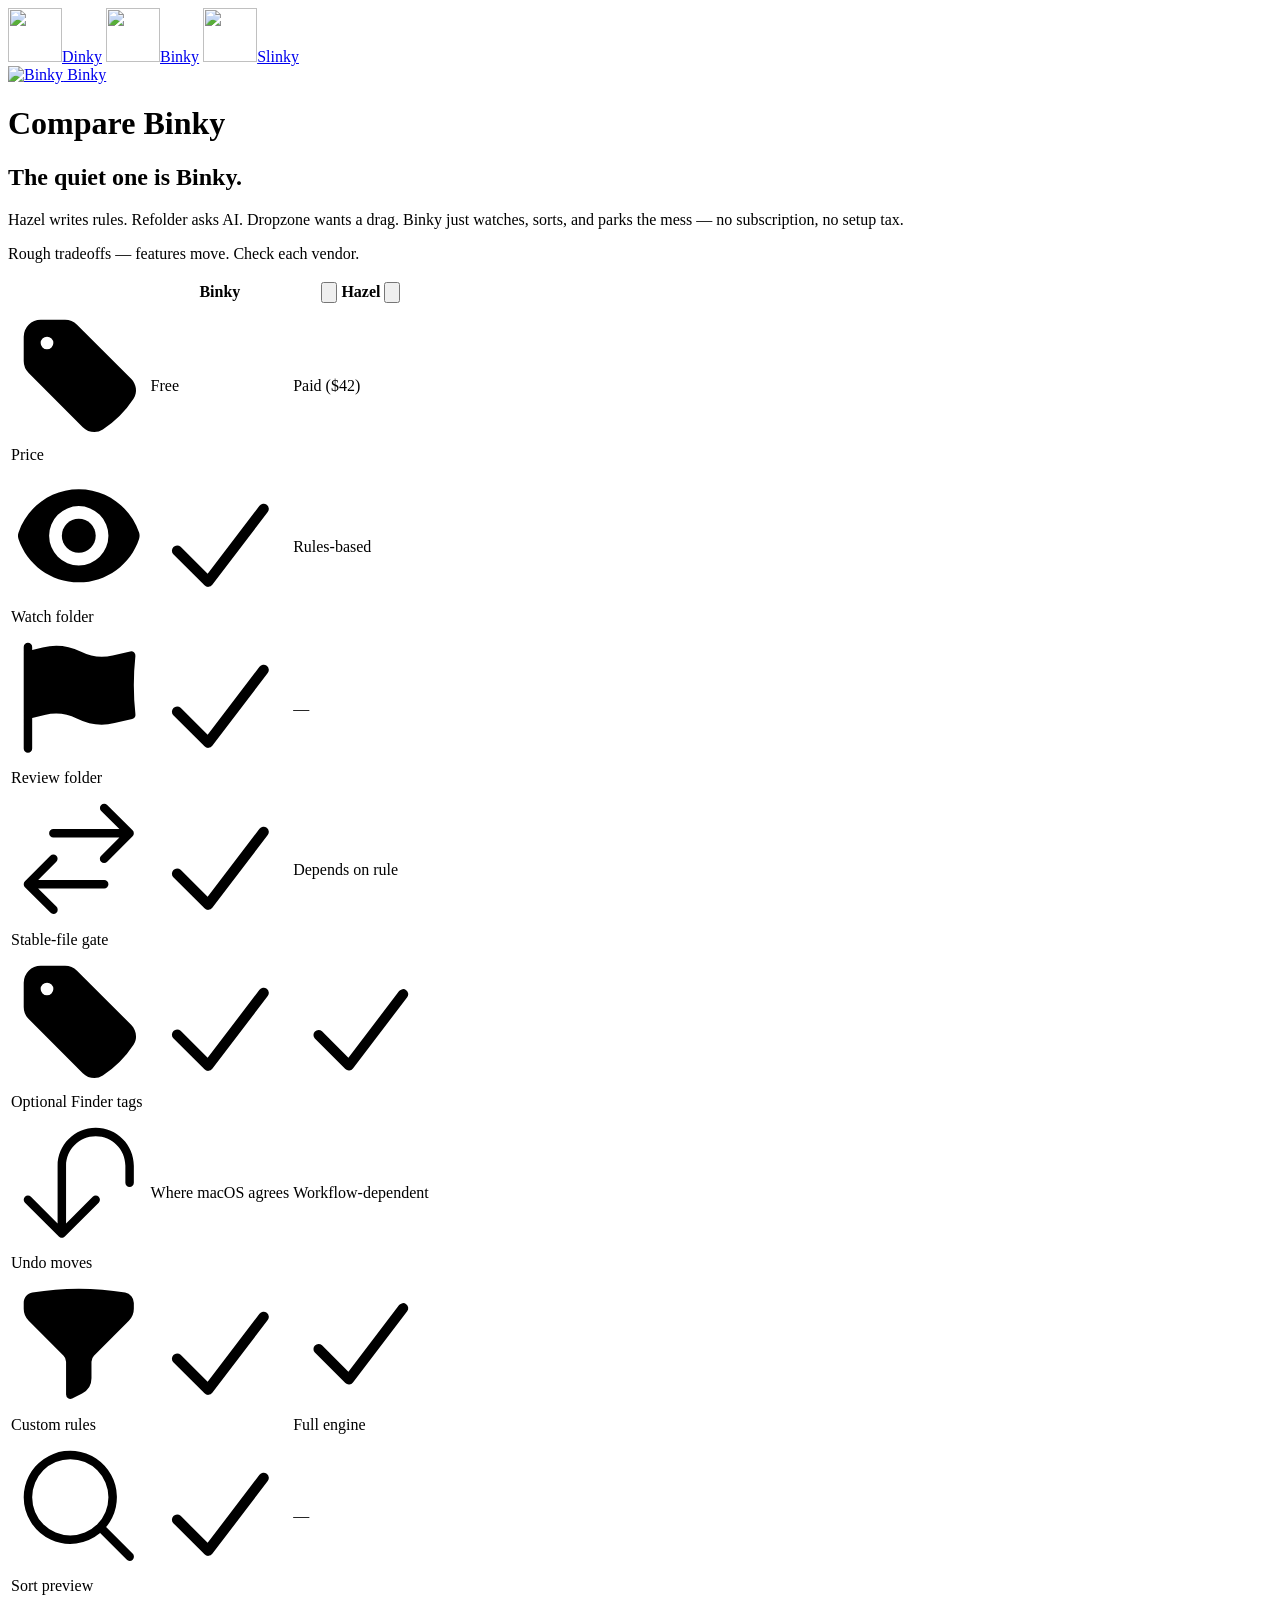
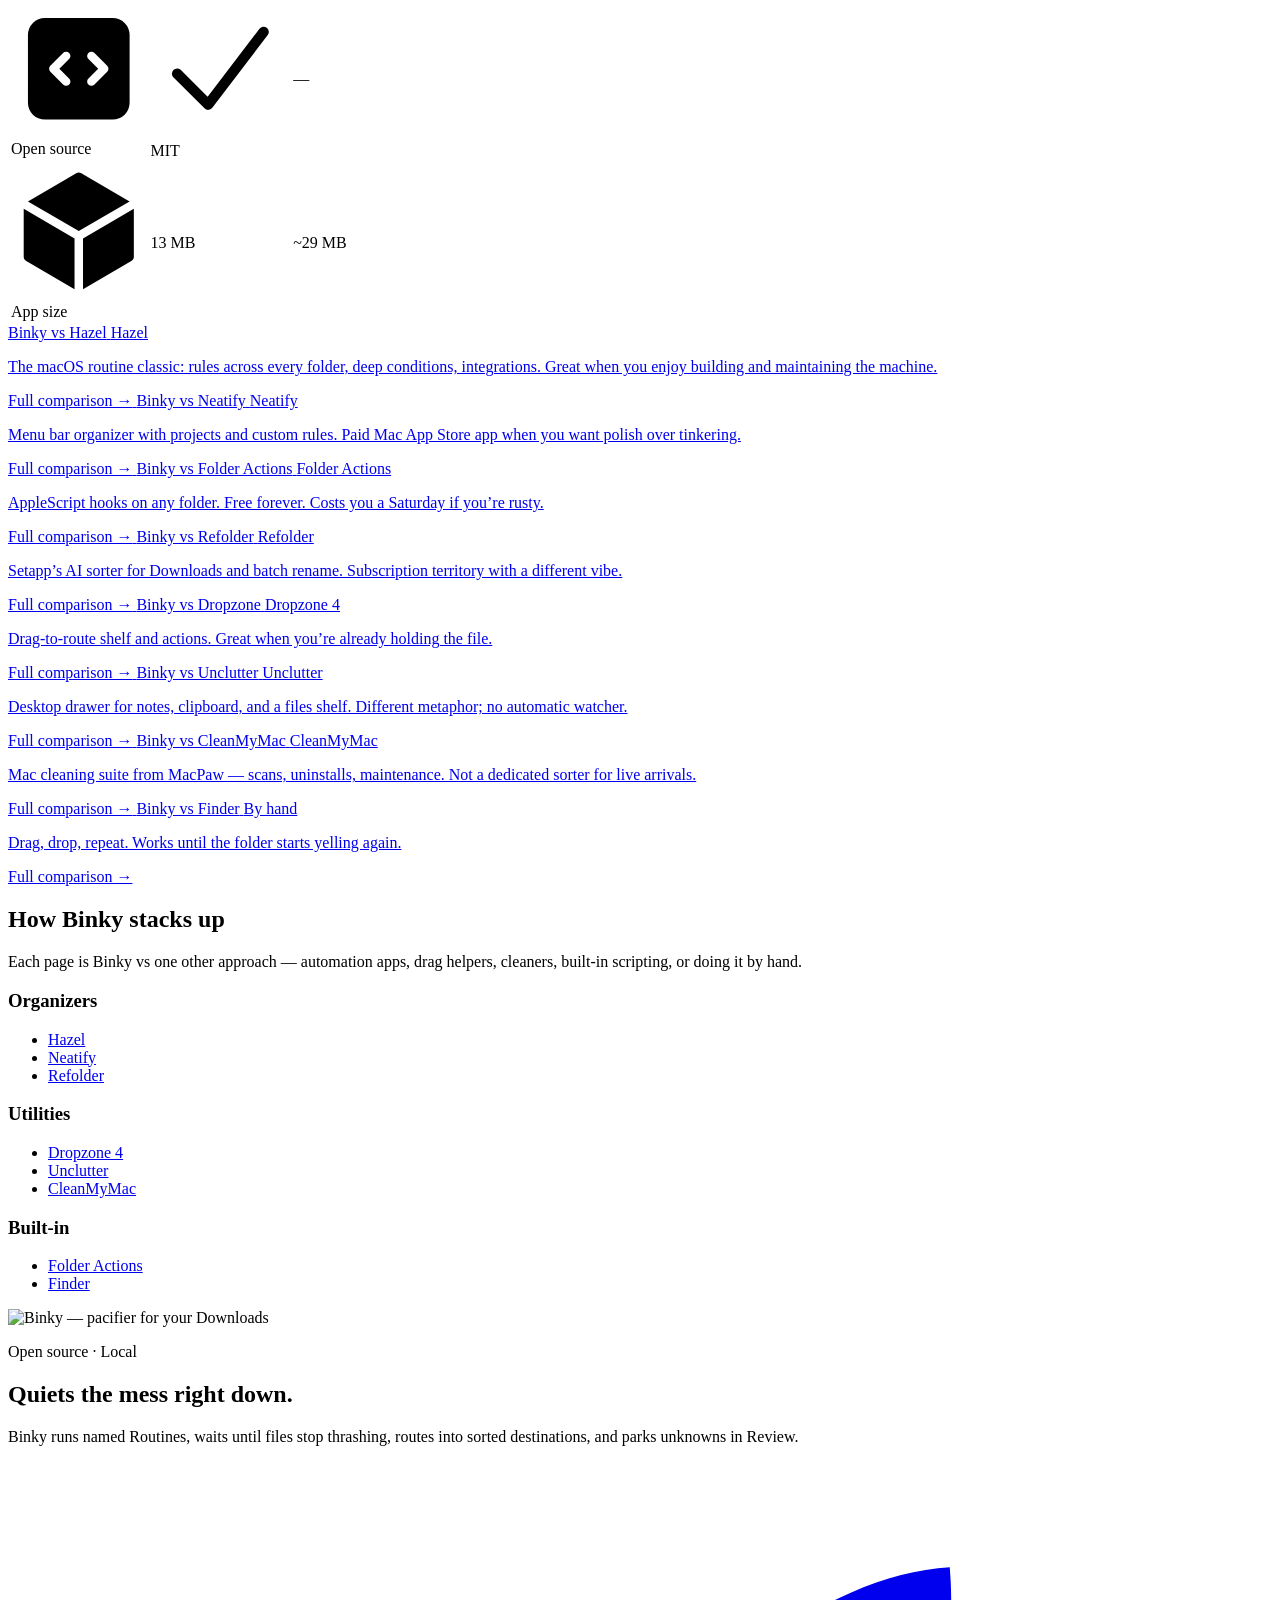
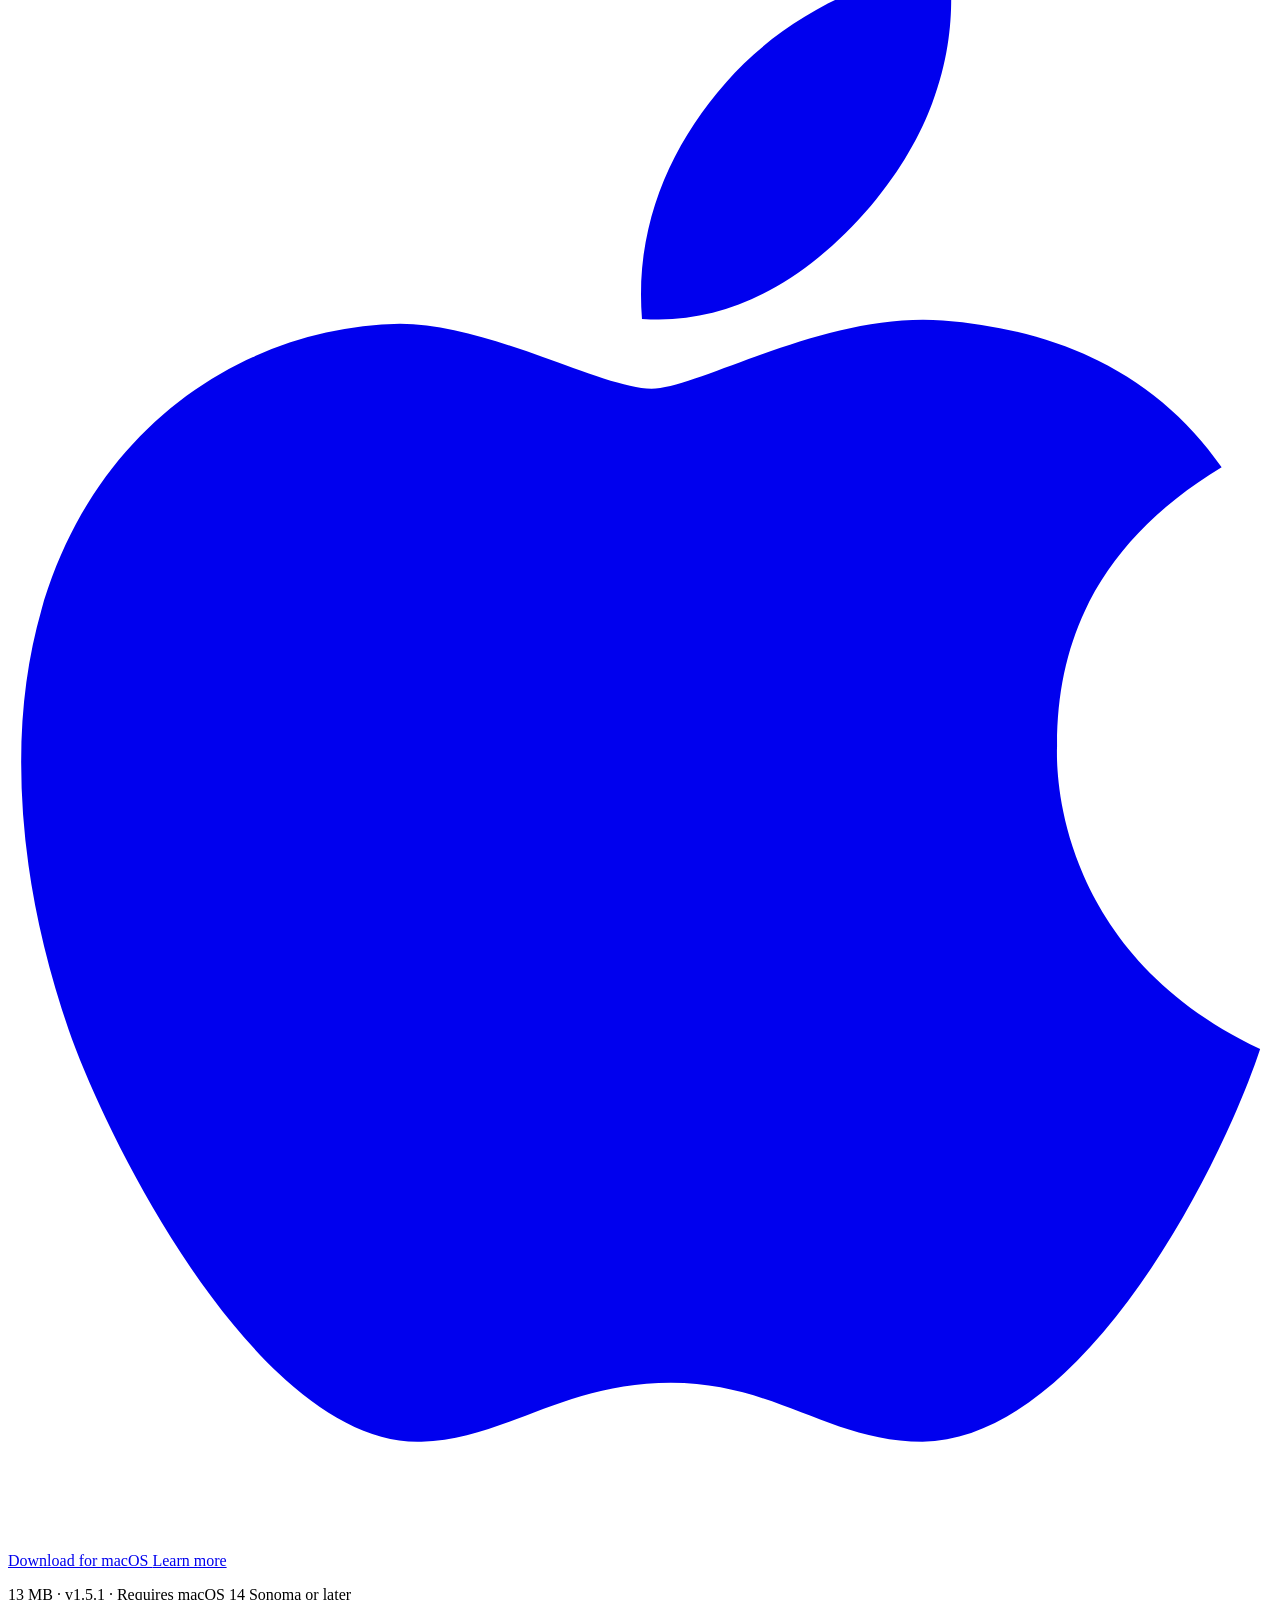
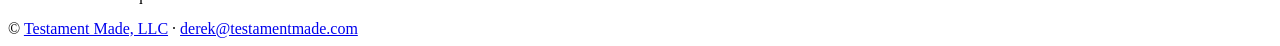
==== site/compare/index.html @ 192293d3 "Support email: derek@testamentmade.com, shared by the Testament Made apps. Co-Authored-By: Claude Op" ====
<!DOCTYPE html>
<html lang="en">
<head>
  <meta charset="UTF-8" />
  <meta name="viewport" content="width=device-width, initial-scale=1.0" />
  <title>Compare Binky — Downloads folder organizer for macOS</title>
  <meta name="description" content="See how Binky stacks up against Hazel, Neatify, Refolder, Dropzone, Unclutter, CleanMyMac, Folder Actions, and sorting by hand — watch folder, stable-file gate, Review folder. Free and open source (MIT)." />

  <link rel="canonical" href="https://binkyfiles.com/compare/" />
  <link rel="icon" type="image/png" href="/Binky%20App%20Icon.png" />
  <link rel="stylesheet" href="/compare.css" />
  <link rel="stylesheet" href="/compare-hub.css" />
  <link rel="stylesheet" href="/site-tabs.css" />
  <!-- Faster hop to sibling product site (dns + connection + idle document prefetch). -->
  <link rel="dns-prefetch" href="https://dinkyfiles.com/" />
  <link rel="preconnect" href="https://dinkyfiles.com/" crossorigin />
  <link rel="prefetch" href="https://dinkyfiles.com/" as="document" />

  <meta property="og:title" content="Compare Binky — macOS Downloads organizer" />
  <meta property="og:description" content="Rough tradeoffs vs Hazel, Neatify, Refolder, Dropzone, Unclutter, CleanMyMac, built-in Folder Actions, and sorting in Finder by hand." />
  <meta property="og:image" content="https://binkyfiles.com/screenshots/binky-sorting.png" />
  <meta property="og:url" content="https://binkyfiles.com/compare/" />
  <meta property="og:type" content="website" />
  <meta name="twitter:card" content="summary_large_image" />
  <meta name="twitter:title" content="Compare Binky — macOS Downloads organizer" />
  <meta name="twitter:description" content="Arrow through the lineup. Pick what fits." />
  <meta name="twitter:image" content="https://binkyfiles.com/screenshots/binky-sorting.png" />
  <meta property="og:site_name" content="Binky" />
  <meta property="og:locale" content="en_US" />
  <link rel="apple-touch-icon" href="/app-icon.png" />

  <script type="application/ld+json">
  {
    "@context": "https://schema.org",
    "@graph": [
      {
        "@type": "WebPage",
        "name": "Compare Binky",
        "description": "Overview of how Binky compares to other Mac approaches for organizing Downloads.",
        "url": "https://binkyfiles.com/compare/",
        "isPartOf": { "@type": "WebSite", "name": "Binky", "url": "https://binkyfiles.com" }
      },
      {
        "@type": "BreadcrumbList",
        "itemListElement": [
          { "@type": "ListItem", "position": 1, "name": "Binky", "item": "https://binkyfiles.com/" },
          { "@type": "ListItem", "position": 2, "name": "Compare", "item": "https://binkyfiles.com/compare/" }
        ]
      }
    ]
  }
  </script>

  <script src="https://cdn.usefathom.com/script.js" data-site="MZVGVIQB" defer></script>
</head>
<body>
  <nav class="dock" aria-label="Apps by Testament Made">
    <a class="dock__app" href="https://dinkyfiles.com" aria-label="Dinky: Makes files smaller"><img src="/family/dinky.webp" alt="" width="54" height="54" /><span class="dock__name" aria-hidden="true">Dinky</span></a>
    <a class="dock__app is-current" href="/" aria-current="page" aria-label="Binky: Sorts your files"><img src="/family/binky.webp" alt="" width="54" height="54" /><span class="dock__name" aria-hidden="true">Binky</span></a>
    <a class="dock__app" href="https://slinkyfiles.com" aria-label="Slinky: Keeps secrets out of files"><img src="/family/slinky.webp" alt="" width="54" height="54" /><span class="dock__name" aria-hidden="true">Slinky</span></a>
  </nav>
  <script src="/family-dock.js" defer></script>
  <div class="compare-wrap compare-hub">
    <header class="compare-header">
      <a class="compare-brand" href="https://binkyfiles.com/">
        <img src="/app-icon.png" alt="Binky" width="36" height="36" />
        Binky
      </a>
    </header>

    <main>
      <header class="compare-hero">
        <h1 class="compare-hero-title">Compare Binky</h1>
      </header>

      <section class="comparison">
        <div class="cmp-row">
          <div class="cmp-text-card">
            <h2 class="cmp-title">The quiet one is Binky.</h2>
            <p class="cmp-desc">Hazel writes rules. Refolder asks AI. Dropzone wants a drag. Binky just watches, sorts, and parks the mess — no subscription, no setup tax.</p>
            <p class="cmp-footnote">Rough tradeoffs — features move. Check each vendor.</p>
          </div>
          <div class="comparison-card">
            <div class="comparison-scroll">
              <table class="comparison-table comparison-table--cycle">
                <thead>
                  <tr>
                    <th scope="col"></th>
                    <th scope="col" class="th-binky"><div class="th-binky-name">Binky</div></th>
                    <th scope="col" class="th-cycle">
                      <div class="th-cycle-row">
                        <button type="button" class="th-cycle-btn" data-dir="-1" aria-label="Previous app"><svg xmlns="http://www.w3.org/2000/svg" viewBox="0 0 24 24" fill="currentColor" aria-hidden="true"><path fill-rule="evenodd" d="M7.72 12.53a.75.75 0 0 1 0-1.06l7.5-7.5a.75.75 0 1 1 1.06 1.06L9.31 12l6.97 6.97a.75.75 0 1 1-1.06 1.06l-7.5-7.5Z" clip-rule="evenodd"/></svg></button>
                        <span class="th-tool" id="cmp-org-name">Hazel</span>
                        <button type="button" class="th-cycle-btn" data-dir="1" aria-label="Next app"><svg xmlns="http://www.w3.org/2000/svg" viewBox="0 0 24 24" fill="currentColor" aria-hidden="true"><path fill-rule="evenodd" d="M16.28 11.47a.75.75 0 0 1 0 1.06l-7.5 7.5a.75.75 0 0 1-1.06-1.06L14.69 12 7.72 4.53a.75.75 0 0 1 1.06-1.06l7.5 7.5Z" clip-rule="evenodd"/></svg></button>
                      </div>
                    </th>
                  </tr>
                </thead>
                <tbody>
                  <tr>
                    <td class="cmp-label-cell"><div class="cmp-label">
                      <svg class="cmp-icon" xmlns="http://www.w3.org/2000/svg" viewBox="0 0 24 24" fill="currentColor" aria-hidden="true"><path fill-rule="evenodd" d="M5.25 2.25a3 3 0 0 0-3 3v4.318a3 3 0 0 0 .879 2.121l9.58 9.581c.92.92 2.39 1.186 3.548.428a18.849 18.849 0 0 0 5.441-5.44c.758-1.16.492-2.629-.428-3.548l-9.58-9.581a3 3 0 0 0-2.122-.879H5.25ZM6.375 7.5a1.125 1.125 0 1 0 0-2.25 1.125 1.125 0 0 0 0 2.25Z" clip-rule="evenodd"/></svg>
                      Price
                    </div></td>
                    <td class="cmp-binky">Free</td>
                    <td data-row="price"></td>
                  </tr>
                  <tr>
                    <td class="cmp-label-cell"><div class="cmp-label">
                      <svg class="cmp-icon" xmlns="http://www.w3.org/2000/svg" viewBox="0 0 24 24" fill="currentColor" aria-hidden="true"><path d="M12 15a3 3 0 1 0 0-6 3 3 0 0 0 0 6Z"/><path fill-rule="evenodd" d="M1.323 11.447C2.811 6.976 7.028 3.75 12.001 3.75c4.97 0 9.185 3.223 10.675 7.69.12.362.12.752 0 1.113-1.487 4.471-5.705 7.697-10.677 7.697-4.97 0-9.186-3.223-10.675-7.69a1.762 1.762 0 0 1 0-1.113ZM17.25 12a5.25 5.25 0 1 1-10.5 0 5.25 5.25 0 0 1 10.5 0Z" clip-rule="evenodd"/></svg>
                      Watch folder
                    </div></td>
                    <td class="cmp-binky"><svg class="cmp-check" viewBox="0 0 20 20" fill="currentColor" aria-hidden="true"><path fill-rule="evenodd" d="M16.704 4.153a.75.75 0 0 1 .143 1.052l-8 10.5a.75.75 0 0 1-1.127.075l-4.5-4.5a.75.75 0 0 1 1.06-1.06l3.894 3.893 7.48-9.817a.75.75 0 0 1 1.05-.143Z" clip-rule="evenodd"/></svg></td>
                    <td data-row="watch"></td>
                  </tr>
                  <tr>
                    <td class="cmp-label-cell"><div class="cmp-label">
                      <svg class="cmp-icon" xmlns="http://www.w3.org/2000/svg" viewBox="0 0 24 24" fill="currentColor" aria-hidden="true"><path fill-rule="evenodd" d="M3 2.25a.75.75 0 0 1 .75.75v.54l1.838-.46a9.75 9.75 0 0 1 6.725.738l.108.054A8.25 8.25 0 0 0 18 4.524l3.11-.732a.75.75 0 0 1 .917.81 47.784 47.784 0 0 0 .005 10.337.75.75 0 0 1-.574.812l-3.114.733a9.75 9.75 0 0 1-6.594-.77l-.108-.054a8.25 8.25 0 0 0-5.69-.625l-2.202.55V21a.75.75 0 0 1-1.5 0V3A.75.75 0 0 1 3 2.25Z" clip-rule="evenodd"/></svg>
                      Review folder
                    </div></td>
                    <td class="cmp-binky"><svg class="cmp-check" viewBox="0 0 20 20" fill="currentColor" aria-hidden="true"><path fill-rule="evenodd" d="M16.704 4.153a.75.75 0 0 1 .143 1.052l-8 10.5a.75.75 0 0 1-1.127.075l-4.5-4.5a.75.75 0 0 1 1.06-1.06l3.894 3.893 7.48-9.817a.75.75 0 0 1 1.05-.143Z" clip-rule="evenodd"/></svg></td>
                    <td data-row="review"></td>
                  </tr>
                  <tr>
                    <td class="cmp-label-cell"><div class="cmp-label">
                      <svg class="cmp-icon" xmlns="http://www.w3.org/2000/svg" viewBox="0 0 24 24" fill="currentColor" aria-hidden="true"><path fill-rule="evenodd" d="M15.97 2.47a.75.75 0 0 1 1.06 0l4.5 4.5a.75.75 0 0 1 0 1.06l-4.5 4.5a.75.75 0 1 1-1.06-1.06l3.22-3.22H7.5a.75.75 0 0 1 0-1.5h11.69l-3.22-3.22a.75.75 0 0 1 0-1.06Zm-7.94 9a.75.75 0 0 1 0 1.06l-3.22 3.22H16.5a.75.75 0 0 1 0 1.5H4.81l3.22 3.22a.75.75 0 1 1-1.06 1.06l-4.5-4.5a.75.75 0 0 1 0-1.06l4.5-4.5a.75.75 0 0 1 1.06 0Z" clip-rule="evenodd"/></svg>
                      Stable-file gate
                    </div></td>
                    <td class="cmp-binky"><svg class="cmp-check" viewBox="0 0 20 20" fill="currentColor" aria-hidden="true"><path fill-rule="evenodd" d="M16.704 4.153a.75.75 0 0 1 .143 1.052l-8 10.5a.75.75 0 0 1-1.127.075l-4.5-4.5a.75.75 0 0 1 1.06-1.06l3.894 3.893 7.48-9.817a.75.75 0 0 1 1.05-.143Z" clip-rule="evenodd"/></svg></td>
                    <td data-row="gate"></td>
                  </tr>
                  <tr>
                    <td class="cmp-label-cell"><div class="cmp-label">
                      <svg class="cmp-icon" xmlns="http://www.w3.org/2000/svg" viewBox="0 0 24 24" fill="currentColor" aria-hidden="true"><path fill-rule="evenodd" d="M5.25 2.25a3 3 0 0 0-3 3v4.318a3 3 0 0 0 .879 2.121l9.58 9.581c.92.92 2.39 1.186 3.548.428a18.849 18.849 0 0 0 5.441-5.44c.758-1.16.492-2.629-.428-3.548l-9.58-9.581a3 3 0 0 0-2.122-.879H5.25ZM6.375 7.5a1.125 1.125 0 1 0 0-2.25 1.125 1.125 0 0 0 0 2.25Z" clip-rule="evenodd"/></svg>
                      Optional Finder tags
                    </div></td>
                    <td class="cmp-binky"><svg class="cmp-check" viewBox="0 0 20 20" fill="currentColor" aria-hidden="true"><path fill-rule="evenodd" d="M16.704 4.153a.75.75 0 0 1 .143 1.052l-8 10.5a.75.75 0 0 1-1.127.075l-4.5-4.5a.75.75 0 0 1 1.06-1.06l3.894 3.893 7.48-9.817a.75.75 0 0 1 1.05-.143Z" clip-rule="evenodd"/></svg></td>
                    <td data-row="tags"></td>
                  </tr>
                  <tr>
                    <td class="cmp-label-cell"><div class="cmp-label">
                      <svg class="cmp-icon" xmlns="http://www.w3.org/2000/svg" viewBox="0 0 24 24" fill="currentColor" aria-hidden="true"><path fill-rule="evenodd" d="M15 3.75C12.1005 3.75 9.75 6.10051 9.75 9L9.75 19.1893L14.4697 14.4697C14.7626 14.1768 15.2374 14.1768 15.5303 14.4697C15.8232 14.7626 15.8232 15.2374 15.5303 15.5303L9.53033 21.5303C9.38968 21.671 9.19891 21.75 9 21.75C8.80109 21.75 8.61032 21.671 8.46967 21.5303L2.46967 15.5303C2.17678 15.2374 2.17678 14.7626 2.46967 14.4697C2.76256 14.1768 3.23744 14.1768 3.53033 14.4697L8.25 19.1893V9C8.25 5.27208 11.2721 2.25 15 2.25C18.7279 2.25 21.75 5.27208 21.75 9V12C21.75 12.4142 21.4142 12.75 21 12.75C20.5858 12.75 20.25 12.4142 20.25 12V9C20.25 6.10051 17.8995 3.75 15 3.75Z" clip-rule="evenodd"/></svg>
                      Undo moves
                    </div></td>
                    <td class="cmp-binky"><span class="cmp-dim">Where macOS agrees</span></td>
                    <td data-row="undo"></td>
                  </tr>
                  <tr>
                    <td class="cmp-label-cell"><div class="cmp-label">
                      <svg class="cmp-icon" xmlns="http://www.w3.org/2000/svg" viewBox="0 0 24 24" fill="currentColor" aria-hidden="true"><path fill-rule="evenodd" d="M3.792 2.938A49.069 49.069 0 0 1 12 2.25c2.797 0 5.54.236 8.209.688a1.857 1.857 0 0 1 1.541 1.836v1.044a3 3 0 0 1-.879 2.121l-6.182 6.182a1.5 1.5 0 0 0-.439 1.061v2.927a3 3 0 0 1-1.658 2.684l-1.757.878A.75.75 0 0 1 9.75 21v-5.818a1.5 1.5 0 0 0-.44-1.06L3.13 7.938a3 3 0 0 1-.879-2.121V4.774c0-.897.64-1.683 1.542-1.836Z" clip-rule="evenodd"/></svg>
                      Custom rules
                    </div></td>
                    <td class="cmp-binky"><svg class="cmp-check" viewBox="0 0 20 20" fill="currentColor" aria-hidden="true"><path fill-rule="evenodd" d="M16.704 4.153a.75.75 0 0 1 .143 1.052l-8 10.5a.75.75 0 0 1-1.127.075l-4.5-4.5a.75.75 0 0 1 1.06-1.06l3.894 3.893 7.48-9.817a.75.75 0 0 1 1.05-.143Z" clip-rule="evenodd"/></svg></td>
                    <td data-row="rules"></td>
                  </tr>
                  <tr>
                    <td class="cmp-label-cell"><div class="cmp-label">
                      <svg class="cmp-icon" xmlns="http://www.w3.org/2000/svg" viewBox="0 0 24 24" fill="currentColor" aria-hidden="true"><path fill-rule="evenodd" d="M10.5 3.75a6.75 6.75 0 1 0 0 13.5 6.75 6.75 0 0 0 0-13.5ZM2.25 10.5a8.25 8.25 0 1 1 14.59 5.28l4.69 4.69a.75.75 0 1 1-1.06 1.06l-4.69-4.69A8.25 8.25 0 0 1 2.25 10.5Z" clip-rule="evenodd"/></svg>
                      Sort preview
                    </div></td>
                    <td class="cmp-binky"><svg class="cmp-check" viewBox="0 0 20 20" fill="currentColor" aria-hidden="true"><path fill-rule="evenodd" d="M16.704 4.153a.75.75 0 0 1 .143 1.052l-8 10.5a.75.75 0 0 1-1.127.075l-4.5-4.5a.75.75 0 0 1 1.06-1.06l3.894 3.893 7.48-9.817a.75.75 0 0 1 1.05-.143Z" clip-rule="evenodd"/></svg></td>
                    <td data-row="preview"></td>
                  </tr>
                  <tr>
                    <td class="cmp-label-cell"><div class="cmp-label">
                      <svg class="cmp-icon" xmlns="http://www.w3.org/2000/svg" viewBox="0 0 24 24" fill="currentColor" aria-hidden="true"><path fill-rule="evenodd" d="M3 6a3 3 0 0 1 3-3h12a3 3 0 0 1 3 3v12a3 3 0 0 1-3 3H6a3 3 0 0 1-3-3V6Zm14.25 6a.75.75 0 0 1-.22.53l-2.25 2.25a.75.75 0 1 1-1.06-1.06L15.44 12l-1.72-1.72a.75.75 0 1 1 1.06-1.06l2.25 2.25c.141.14.22.331.22.53Zm-10.28-.53a.75.75 0 0 0 0 1.06l2.25 2.25a.75.75 0 1 0 1.06-1.06L8.56 12l1.72-1.72a.75.75 0 1 0-1.06-1.06l-2.25 2.25Z" clip-rule="evenodd"/></svg>
                      Open source
                    </div></td>
                    <td class="cmp-binky"><svg class="cmp-check" viewBox="0 0 20 20" fill="currentColor" aria-hidden="true"><path fill-rule="evenodd" d="M16.704 4.153a.75.75 0 0 1 .143 1.052l-8 10.5a.75.75 0 0 1-1.127.075l-4.5-4.5a.75.75 0 0 1 1.06-1.06l3.894 3.893 7.48-9.817a.75.75 0 0 1 1.05-.143Z" clip-rule="evenodd"/></svg> <span class="cmp-dim">MIT</span></td>
                    <td data-row="opensource"></td>
                  </tr>
                  <tr>
                    <td class="cmp-label-cell"><div class="cmp-label">
                      <svg class="cmp-icon" xmlns="http://www.w3.org/2000/svg" viewBox="0 0 24 24" fill="currentColor" aria-hidden="true"><path d="M12.378 1.602a.75.75 0 0 0-.756 0L3 6.632l9 5.25 9-5.25-8.622-5.03ZM21.75 7.93l-9 5.25v9l8.628-5.032a.75.75 0 0 0 .372-.648V7.93ZM11.25 22.18v-9l-9-5.25v8.57a.75.75 0 0 0 .372.648l8.628 5.033Z"/></svg>
                      App size
                    </div></td>
                    <td class="cmp-binky"><span class="cmp-dim">13 MB</span></td>
                    <td data-row="appsize"></td>
                  </tr>
                </tbody>
              </table>
            </div>
          </div>
        </div>
      </section>

      <section class="cmp-writeups" aria-label="Compare Binky with other approaches">
        <div class="cmp-writeups-suite">
          <div class="cmp-writeups-suite-cards">
            <a class="cmp-writeups-suite-card" href="/compare/hazel/">
              <span class="cmp-writeups-suite-card-kicker">Binky vs Hazel</span>
              <span class="cmp-writeups-suite-card-name">Hazel</span>
              <p class="cmp-writeups-suite-card-desc">The macOS routine classic: rules across every folder, deep conditions, integrations. Great when you enjoy building and maintaining the machine.</p>
              <span class="cmp-writeups-suite-card-cta">Full comparison →</span>
            </a>
            <a class="cmp-writeups-suite-card" href="/compare/neatify/">
              <span class="cmp-writeups-suite-card-kicker">Binky vs Neatify</span>
              <span class="cmp-writeups-suite-card-name">Neatify</span>
              <p class="cmp-writeups-suite-card-desc">Menu bar organizer with projects and custom rules. Paid Mac App Store app when you want polish over tinkering.</p>
              <span class="cmp-writeups-suite-card-cta">Full comparison →</span>
            </a>
            <a class="cmp-writeups-suite-card" href="/compare/folder-actions/">
              <span class="cmp-writeups-suite-card-kicker">Binky vs Folder Actions</span>
              <span class="cmp-writeups-suite-card-name">Folder Actions</span>
              <p class="cmp-writeups-suite-card-desc">AppleScript hooks on any folder. Free forever. Costs you a Saturday if you’re rusty.</p>
              <span class="cmp-writeups-suite-card-cta">Full comparison →</span>
            </a>
            <a class="cmp-writeups-suite-card" href="/compare/refolder/">
              <span class="cmp-writeups-suite-card-kicker">Binky vs Refolder</span>
              <span class="cmp-writeups-suite-card-name">Refolder</span>
              <p class="cmp-writeups-suite-card-desc">Setapp’s AI sorter for Downloads and batch rename. Subscription territory with a different vibe.</p>
              <span class="cmp-writeups-suite-card-cta">Full comparison →</span>
            </a>
            <a class="cmp-writeups-suite-card" href="/compare/dropzone/">
              <span class="cmp-writeups-suite-card-kicker">Binky vs Dropzone</span>
              <span class="cmp-writeups-suite-card-name">Dropzone 4</span>
              <p class="cmp-writeups-suite-card-desc">Drag-to-route shelf and actions. Great when you’re already holding the file.</p>
              <span class="cmp-writeups-suite-card-cta">Full comparison →</span>
            </a>
            <a class="cmp-writeups-suite-card" href="/compare/unclutter/">
              <span class="cmp-writeups-suite-card-kicker">Binky vs Unclutter</span>
              <span class="cmp-writeups-suite-card-name">Unclutter</span>
              <p class="cmp-writeups-suite-card-desc">Desktop drawer for notes, clipboard, and a files shelf. Different metaphor; no automatic watcher.</p>
              <span class="cmp-writeups-suite-card-cta">Full comparison →</span>
            </a>
            <a class="cmp-writeups-suite-card" href="/compare/cleanmymac/">
              <span class="cmp-writeups-suite-card-kicker">Binky vs CleanMyMac</span>
              <span class="cmp-writeups-suite-card-name">CleanMyMac</span>
              <p class="cmp-writeups-suite-card-desc">Mac cleaning suite from MacPaw — scans, uninstalls, maintenance. Not a dedicated sorter for live arrivals.</p>
              <span class="cmp-writeups-suite-card-cta">Full comparison →</span>
            </a>
            <a class="cmp-writeups-suite-card" href="/compare/manual/">
              <span class="cmp-writeups-suite-card-kicker">Binky vs Finder</span>
              <span class="cmp-writeups-suite-card-name">By hand</span>
              <p class="cmp-writeups-suite-card-desc">Drag, drop, repeat. Works until the folder starts yelling again.</p>
              <span class="cmp-writeups-suite-card-cta">Full comparison →</span>
            </a>
          </div>
        </div>

        <div class="cmp-writeups-specialists">
          <div class="cmp-writeups-specialists-intro">
            <h2 class="cmp-writeups-specialists-title" id="cmp-writeups-specialists-heading">How Binky stacks up</h2>
            <p class="cmp-writeups-specialists-lead">Each page is Binky vs one other approach — automation apps, drag helpers, cleaners, built-in scripting, or doing it by hand.</p>
          </div>
          <div class="cmp-writeups-grid">
            <div class="cmp-writeups-col">
              <h3 class="cmp-writeups-cat">Organizers</h3>
              <ul class="cmp-writeups-list">
                <li><a href="/compare/hazel/">Hazel</a></li>
                <li><a href="/compare/neatify/">Neatify</a></li>
                <li><a href="/compare/refolder/">Refolder</a></li>
              </ul>
            </div>
            <div class="cmp-writeups-col">
              <h3 class="cmp-writeups-cat">Utilities</h3>
              <ul class="cmp-writeups-list">
                <li><a href="/compare/dropzone/">Dropzone 4</a></li>
                <li><a href="/compare/unclutter/">Unclutter</a></li>
                <li><a href="/compare/cleanmymac/">CleanMyMac</a></li>
              </ul>
            </div>
            <div class="cmp-writeups-col">
              <h3 class="cmp-writeups-cat">Built-in</h3>
              <ul class="cmp-writeups-list">
                <li><a href="/compare/folder-actions/">Folder Actions</a></li>
                <li><a href="/compare/manual/">Finder</a></li>
              </ul>
            </div>
          </div>
        </div>
      </section>

      <section class="compare-cta" aria-labelledby="compare-cta-title-hub">
        <div class="compare-cta-inner">
          <div class="compare-cta-media">
            <img src="/screenshots/binky-sorting.png" alt="Binky — pacifier for your Downloads" loading="lazy" decoding="async" />
          </div>
          <div class="compare-cta-body">
            <p class="compare-cta-eyebrow">Open source · Local</p>
            <h2 id="compare-cta-title-hub" class="compare-cta-title">Quiets the mess right down.</h2>
            <p class="compare-cta-lead">Binky runs named Routines, waits until files stop thrashing, routes into sorted destinations, and parks unknowns in Review.</p>
            <div class="compare-cta-actions">
              <a class="btn btn-primary" href="https://github.com/heyderekj/binky/releases/download/v1.5.1/Binky-1.5.1.dmg" onclick="window.fathom&&window.fathom.trackEvent('Download macOS compare-cta-hub');">
                <svg xmlns="http://www.w3.org/2000/svg" viewBox="0 0 384 512" fill="currentColor" aria-hidden="true">
                  <path d="M318.7 268.7c-.2-36.7 16.4-64.4 50-84.8-18.8-26.9-47.2-41.7-84.7-44.6-35.5-2.8-74.3 20.7-88.5 20.7-15 0-49.4-19.7-76.4-19.7C63.3 141.2 4 184.8 4 273.5q0 39.3 14.4 81.2c12.8 36.7 59 126.7 107.2 125.2 25.2-.6 43-17.9 75.8-17.9 31.8 0 48.3 17.9 76.4 17.9 48.6-.7 90.4-82.5 102.6-119.3-65.2-30.7-61.7-90-61.7-91.9zm-56.6-164.2c27.3-32.4 24.8-61.9 24-72.5-24.1 1.4-52 16.4-67.9 34.9-17.5 19.8-27.8 44.3-25.6 71.9 26.1 2 49.9-11.4 69.5-34.3z"/>
                </svg>
                Download for macOS
              </a>
              <a class="btn btn-secondary" href="https://binkyfiles.com/#features">Learn more</a>
            </div>
            <p class="version">13 MB · v1.5.1 · Requires macOS 14 Sonoma or later</p>
          </div>
        </div>
      </section>
    </main>

    <footer>
      © <a href="https://testamentmade.com" target="_blank" rel="noopener">Testament Made, LLC</a> · <a href="mailto:derek@testamentmade.com">derek@testamentmade.com</a>
    </footer>
  </div>
  <script>
    (function () {
      var CHECK = '<svg class="cmp-check" viewBox="0 0 20 20" fill="currentColor" aria-hidden="true"><path fill-rule="evenodd" d="M16.704 4.153a.75.75 0 0 1 .143 1.052l-8 10.5a.75.75 0 0 1-1.127.075l-4.5-4.5a.75.75 0 0 1 1.06-1.06l3.894 3.893 7.48-9.817a.75.75 0 0 1 1.05-.143Z" clip-rule="evenodd"/></svg>';
      var CROSS = '<span class="cmp-cross">—</span>';
      function dim(t) {
        return '<span class="cmp-dim">' + t + '</span>';
      }
      var tools = [
        {
          name: 'Hazel',
          rows: {
            price: 'Paid ($42)',
            watch: dim('Rules-based'),
            review: CROSS,
            gate: dim('Depends on rule'),
            tags: CHECK,
            undo: dim('Workflow-dependent'),
            rules: CHECK + ' ' + dim('Full engine'),
            preview: CROSS,
            opensource: CROSS,
            appsize: dim('~29 MB')
          }
        },
        {
          name: 'Neatify',
          rows: {
            price: 'Paid ($31)',
            watch: CHECK,
            review: CROSS,
            gate: dim('Varies'),
            tags: CROSS,
            undo: dim('Where macOS agrees'),
            rules: CROSS,
            preview: CROSS,
            opensource: CROSS,
            appsize: dim('~3 MB')
          }
        },
        {
          name: 'Refolder',
          rows: {
            price: 'Paid (Setapp)',
            watch: CHECK,
            review: CROSS,
            gate: CROSS,
            tags: CROSS,
            undo: dim('Workflow-dependent'),
            rules: dim('AI-assisted'),
            preview: CROSS,
            opensource: CROSS,
            appsize: dim('~22 MB')
          }
        },
        {
          name: 'Dropzone 4',
          rows: {
            price: dim('Paid (~$35)'),
            watch: dim('Manual drag'),
            review: CROSS,
            gate: CROSS,
            tags: CROSS,
            undo: CROSS,
            rules: dim('Actions'),
            preview: CROSS,
            opensource: CROSS,
            appsize: dim('~18 MB')
          }
        },
        {
          name: 'Unclutter',
          rows: {
            price: dim('Paid (~$20)'),
            watch: CROSS,
            review: dim('Shelf only'),
            gate: CROSS,
            tags: CROSS,
            undo: CROSS,
            rules: CROSS,
            preview: CROSS,
            opensource: CROSS,
            appsize: dim('~6 MB')
          }
        },
        {
          name: 'CleanMyMac',
          rows: {
            price: dim('Paid (~$40/yr)'),
            watch: dim('Scan-based'),
            review: CROSS,
            gate: CROSS,
            tags: CROSS,
            undo: dim('Trash restore'),
            rules: CROSS,
            preview: CROSS,
            opensource: CROSS,
            appsize: dim('~50 MB')
          }
        },
        {
          name: 'Finder',
          rows: {
            price: 'Free',
            watch: CROSS,
            review: dim('You decide'),
            gate: dim('You wait'),
            tags: dim('DIY'),
            undo: dim('⌘Z in Finder'),
            rules: CROSS,
            preview: CROSS,
            opensource: dim('N/A'),
            appsize: CROSS
          }
        }
      ];
      var idx = 0;
      var table = document.querySelector('.comparison-table--cycle');
      var nameEl = document.getElementById('cmp-org-name');
      var thCycle = document.querySelector('.comparison-card .th-cycle');
      if (!table || !nameEl || !tools.length) return;

      function paint() {
        var tool = tools[idx];
        nameEl.textContent = tool.name;
        Object.keys(tool.rows).forEach(function (key) {
          table.querySelectorAll('td[data-row="' + key + '"]').forEach(function (td) {
            td.innerHTML = tool.rows[key];
          });
        });
      }

      paint();

      if (thCycle) {
        thCycle.querySelectorAll('.th-cycle-btn').forEach(function (btn) {
          btn.addEventListener('click', function () {
            var dir = parseInt(btn.getAttribute('data-dir'), 10) || 1;
            var len = tools.length;
            idx = ((idx + dir) % len + len) % len;
            nameEl.classList.add('fading');
            setTimeout(function () {
              paint();
              nameEl.classList.remove('fading');
            }, 120);
          });
        });
      }
    })();
  </script>
</body>
</html>
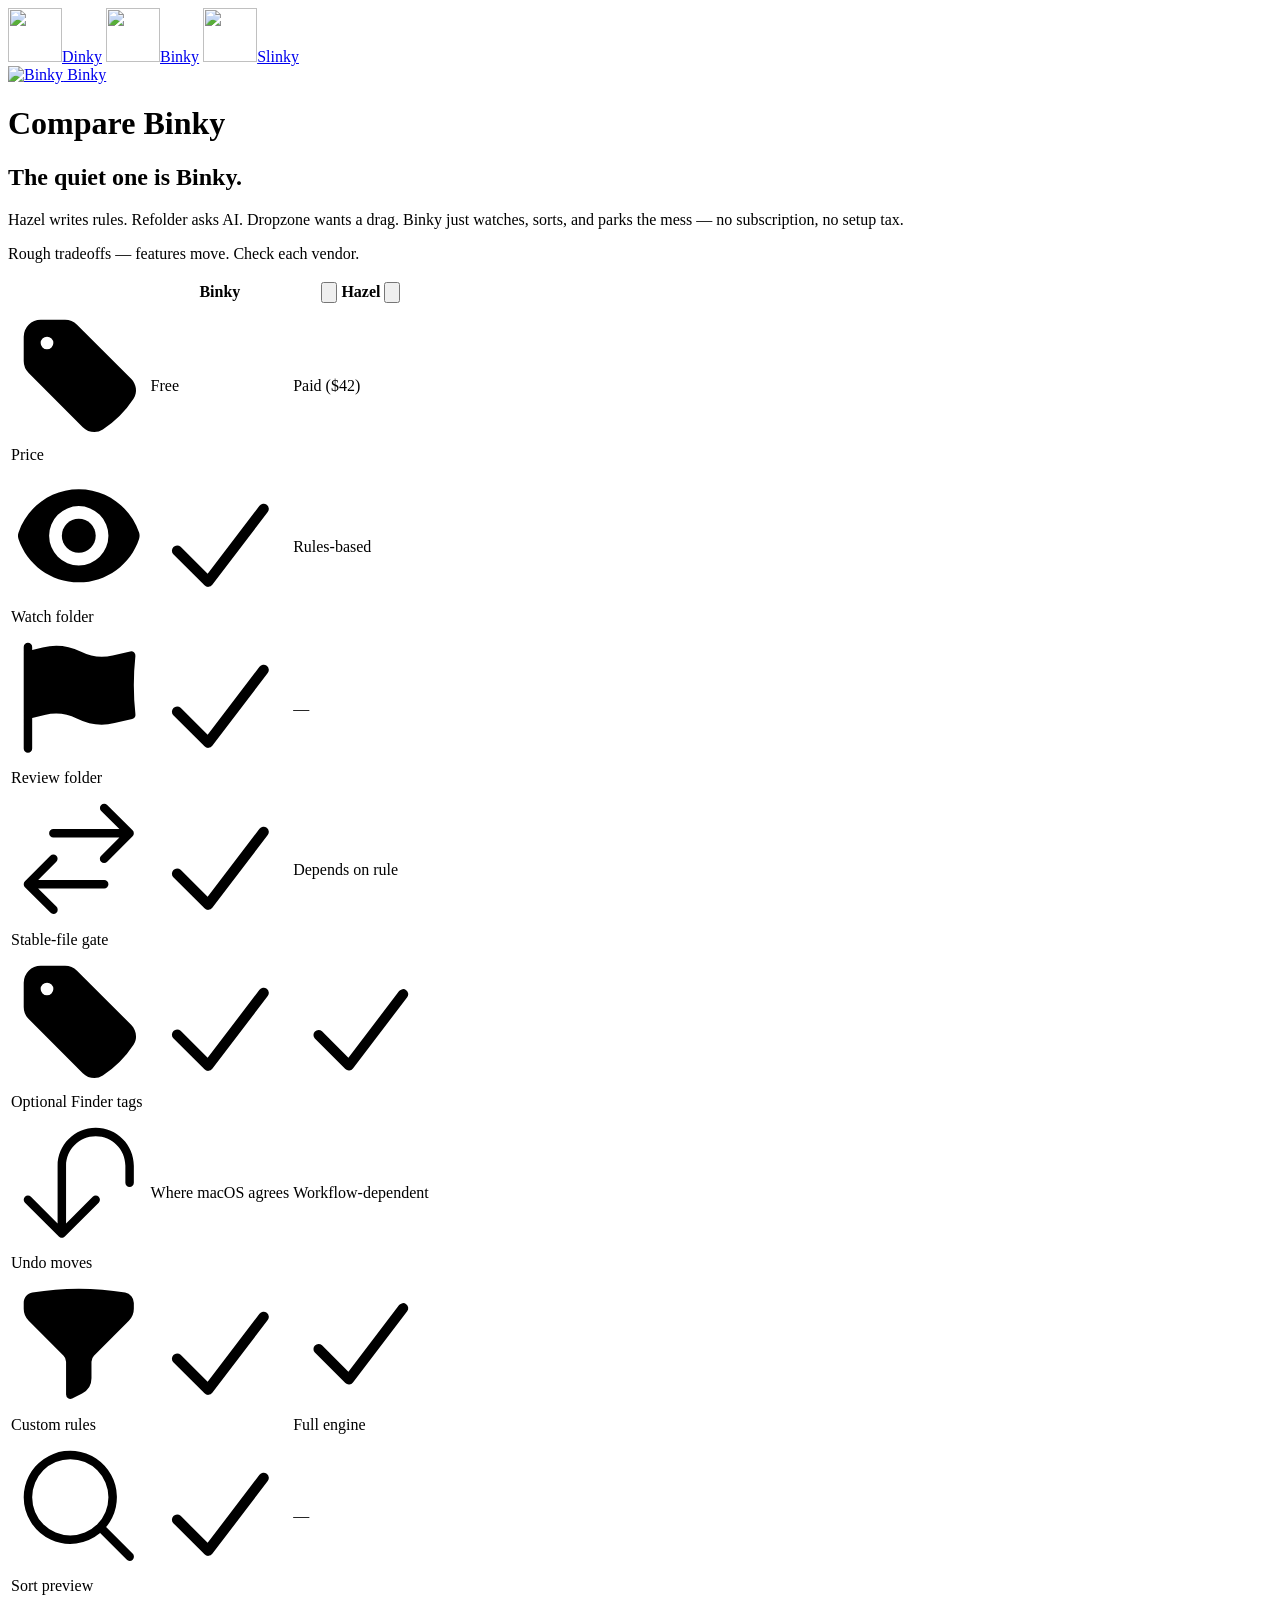
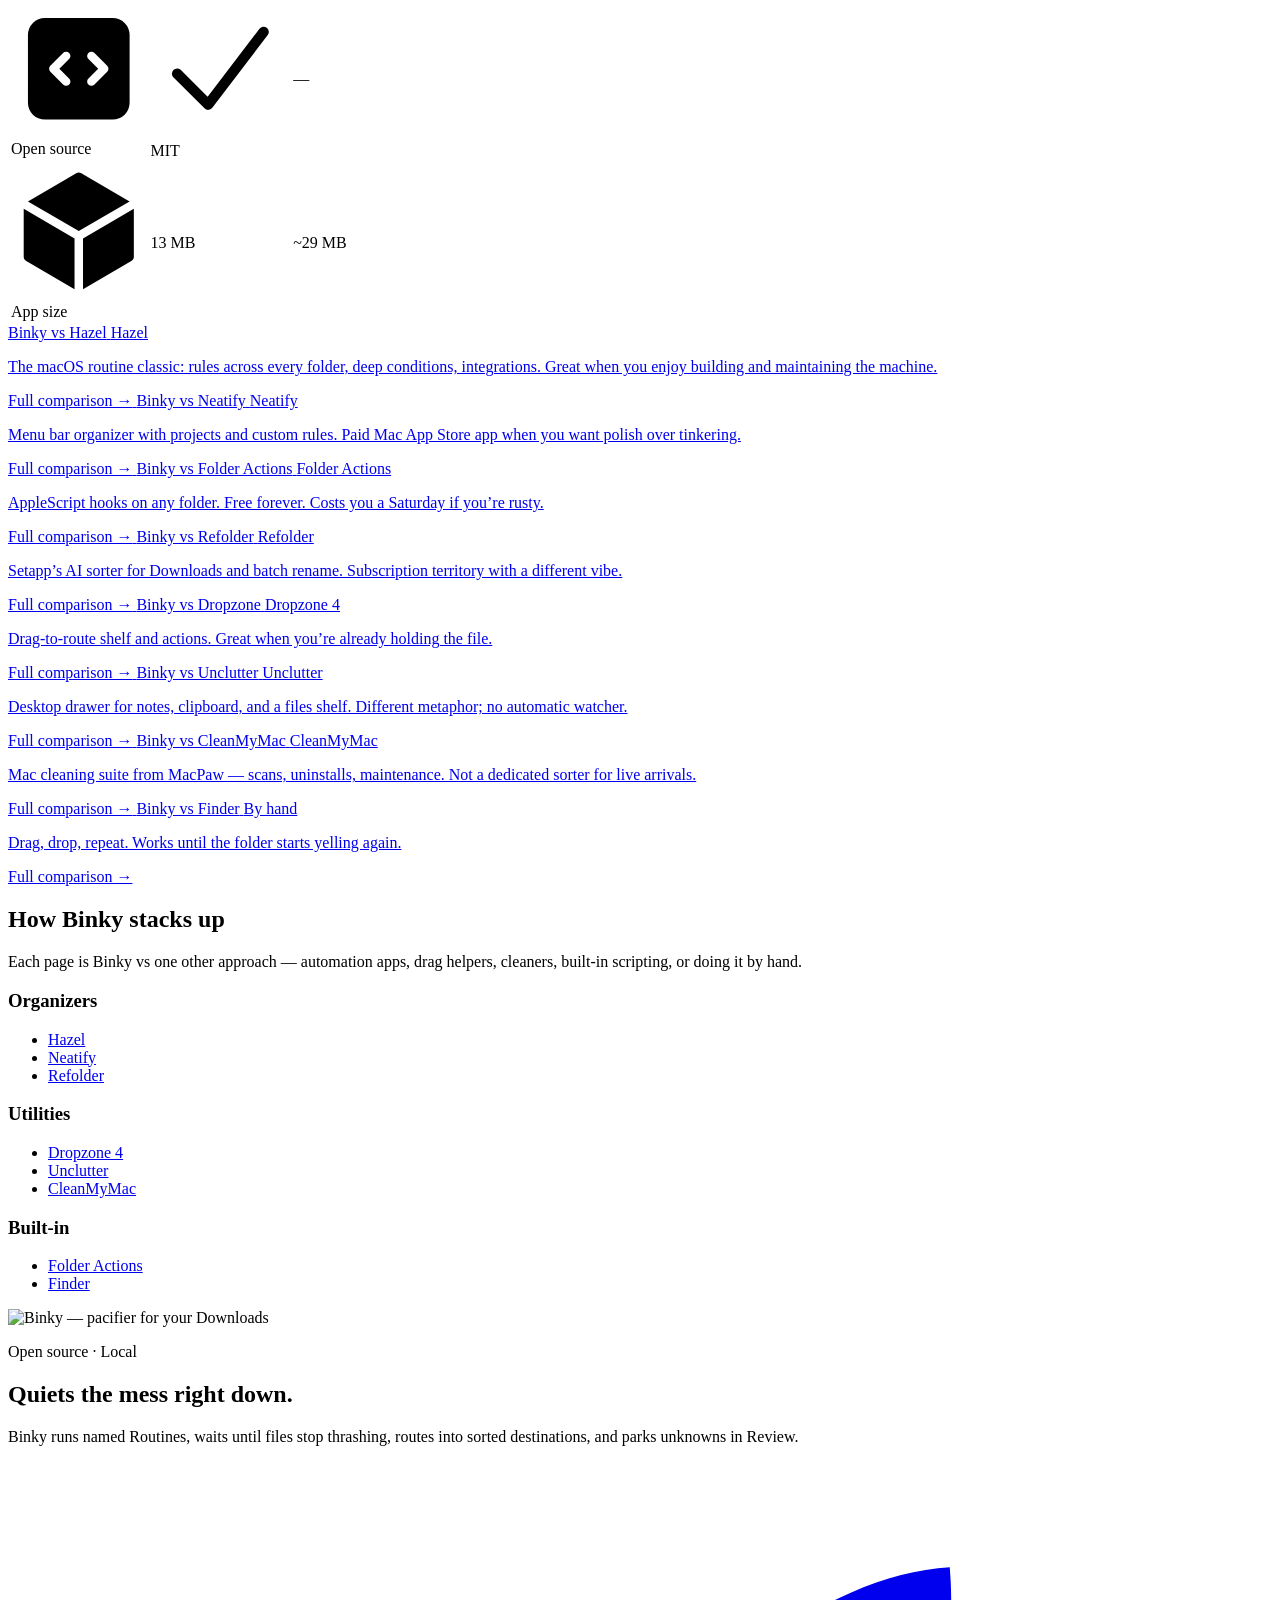
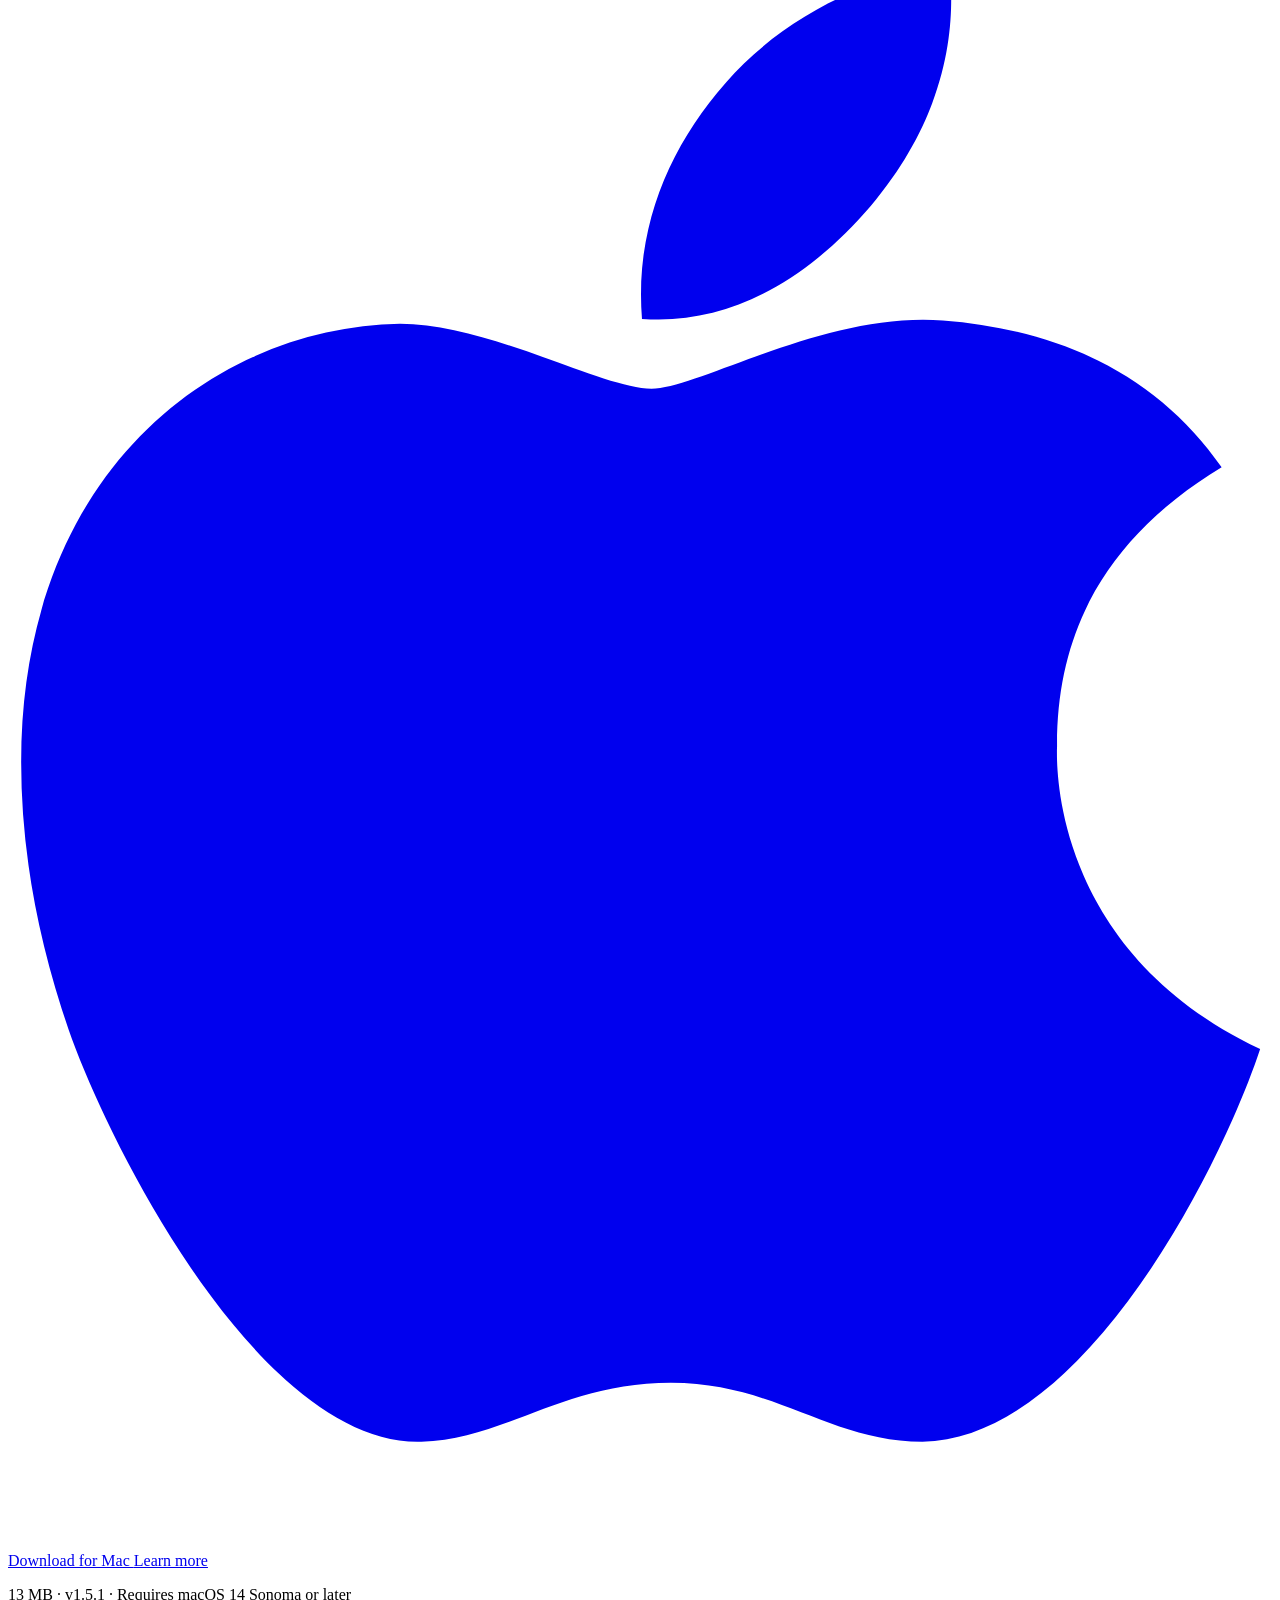
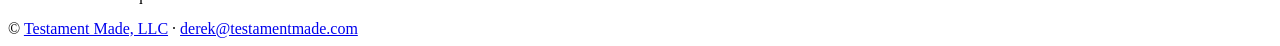
==== commit b8747dee: "Say Mac app and Download for Mac, like Slinky Co-Authored-By: Claude Sonnet 5.5 <noreply@anthropic.c" ====
--- a/site/compare/index.html
+++ b/site/compare/index.html
@@ -3,6 +3,7 @@
 <head>
   <meta charset="UTF-8" />
   <meta name="viewport" content="width=device-width, initial-scale=1.0" />
+  <meta name="color-scheme" content="light dark" />
   <title>Compare Binky — Downloads folder organizer for macOS</title>
   <meta name="description" content="See how Binky stacks up against Hazel, Neatify, Refolder, Dropzone, Unclutter, CleanMyMac, Folder Actions, and sorting by hand — watch folder, stable-file gate, Review folder. Free and open source (MIT)." />
 
@@ -10,7 +11,7 @@
   <link rel="icon" type="image/png" href="/Binky%20App%20Icon.png" />
   <link rel="stylesheet" href="/compare.css" />
   <link rel="stylesheet" href="/compare-hub.css" />
-  <link rel="stylesheet" href="/site-tabs.css" />
+  <link rel="stylesheet" href="/site-tabs.css?v=1590a16d" />
   <!-- Faster hop to sibling product site (dns + connection + idle document prefetch). -->
   <link rel="dns-prefetch" href="https://dinkyfiles.com/" />
   <link rel="preconnect" href="https://dinkyfiles.com/" crossorigin />
@@ -59,7 +60,7 @@
     <a class="dock__app is-current" href="/" aria-current="page" aria-label="Binky: Sorts your files"><img src="/family/binky.webp" alt="" width="54" height="54" /><span class="dock__name" aria-hidden="true">Binky</span></a>
     <a class="dock__app" href="https://slinkyfiles.com" aria-label="Slinky: Keeps secrets out of files"><img src="/family/slinky.webp" alt="" width="54" height="54" /><span class="dock__name" aria-hidden="true">Slinky</span></a>
   </nav>
-  <script src="/family-dock.js" defer></script>
+  <script src="/family-dock.js?v=0df45895" defer></script>
   <div class="compare-wrap compare-hub">
     <header class="compare-header">
       <a class="compare-brand" href="https://binkyfiles.com/">
@@ -285,7 +286,7 @@
                 <svg xmlns="http://www.w3.org/2000/svg" viewBox="0 0 384 512" fill="currentColor" aria-hidden="true">
                   <path d="M318.7 268.7c-.2-36.7 16.4-64.4 50-84.8-18.8-26.9-47.2-41.7-84.7-44.6-35.5-2.8-74.3 20.7-88.5 20.7-15 0-49.4-19.7-76.4-19.7C63.3 141.2 4 184.8 4 273.5q0 39.3 14.4 81.2c12.8 36.7 59 126.7 107.2 125.2 25.2-.6 43-17.9 75.8-17.9 31.8 0 48.3 17.9 76.4 17.9 48.6-.7 90.4-82.5 102.6-119.3-65.2-30.7-61.7-90-61.7-91.9zm-56.6-164.2c27.3-32.4 24.8-61.9 24-72.5-24.1 1.4-52 16.4-67.9 34.9-17.5 19.8-27.8 44.3-25.6 71.9 26.1 2 49.9-11.4 69.5-34.3z"/>
                 </svg>
-                Download for macOS
+                Download for Mac
               </a>
               <a class="btn btn-secondary" href="https://binkyfiles.com/#features">Learn more</a>
             </div>
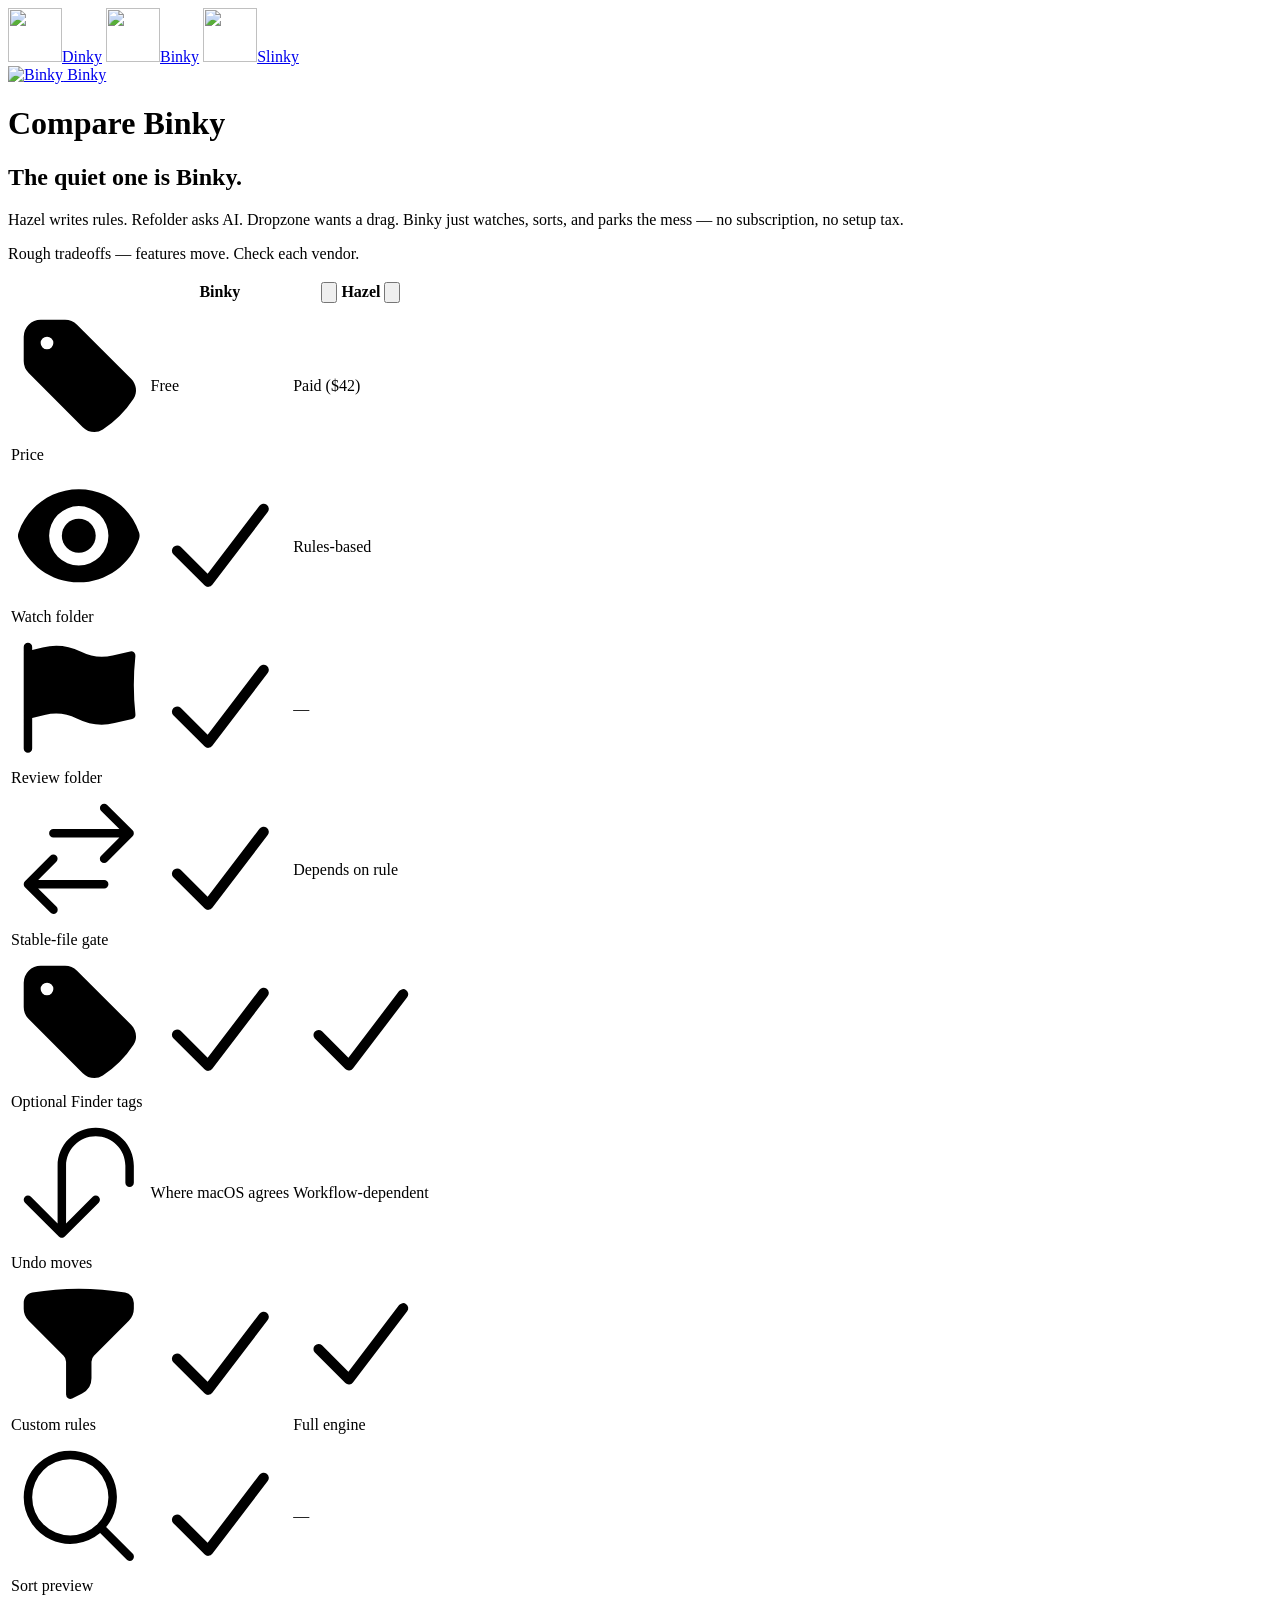
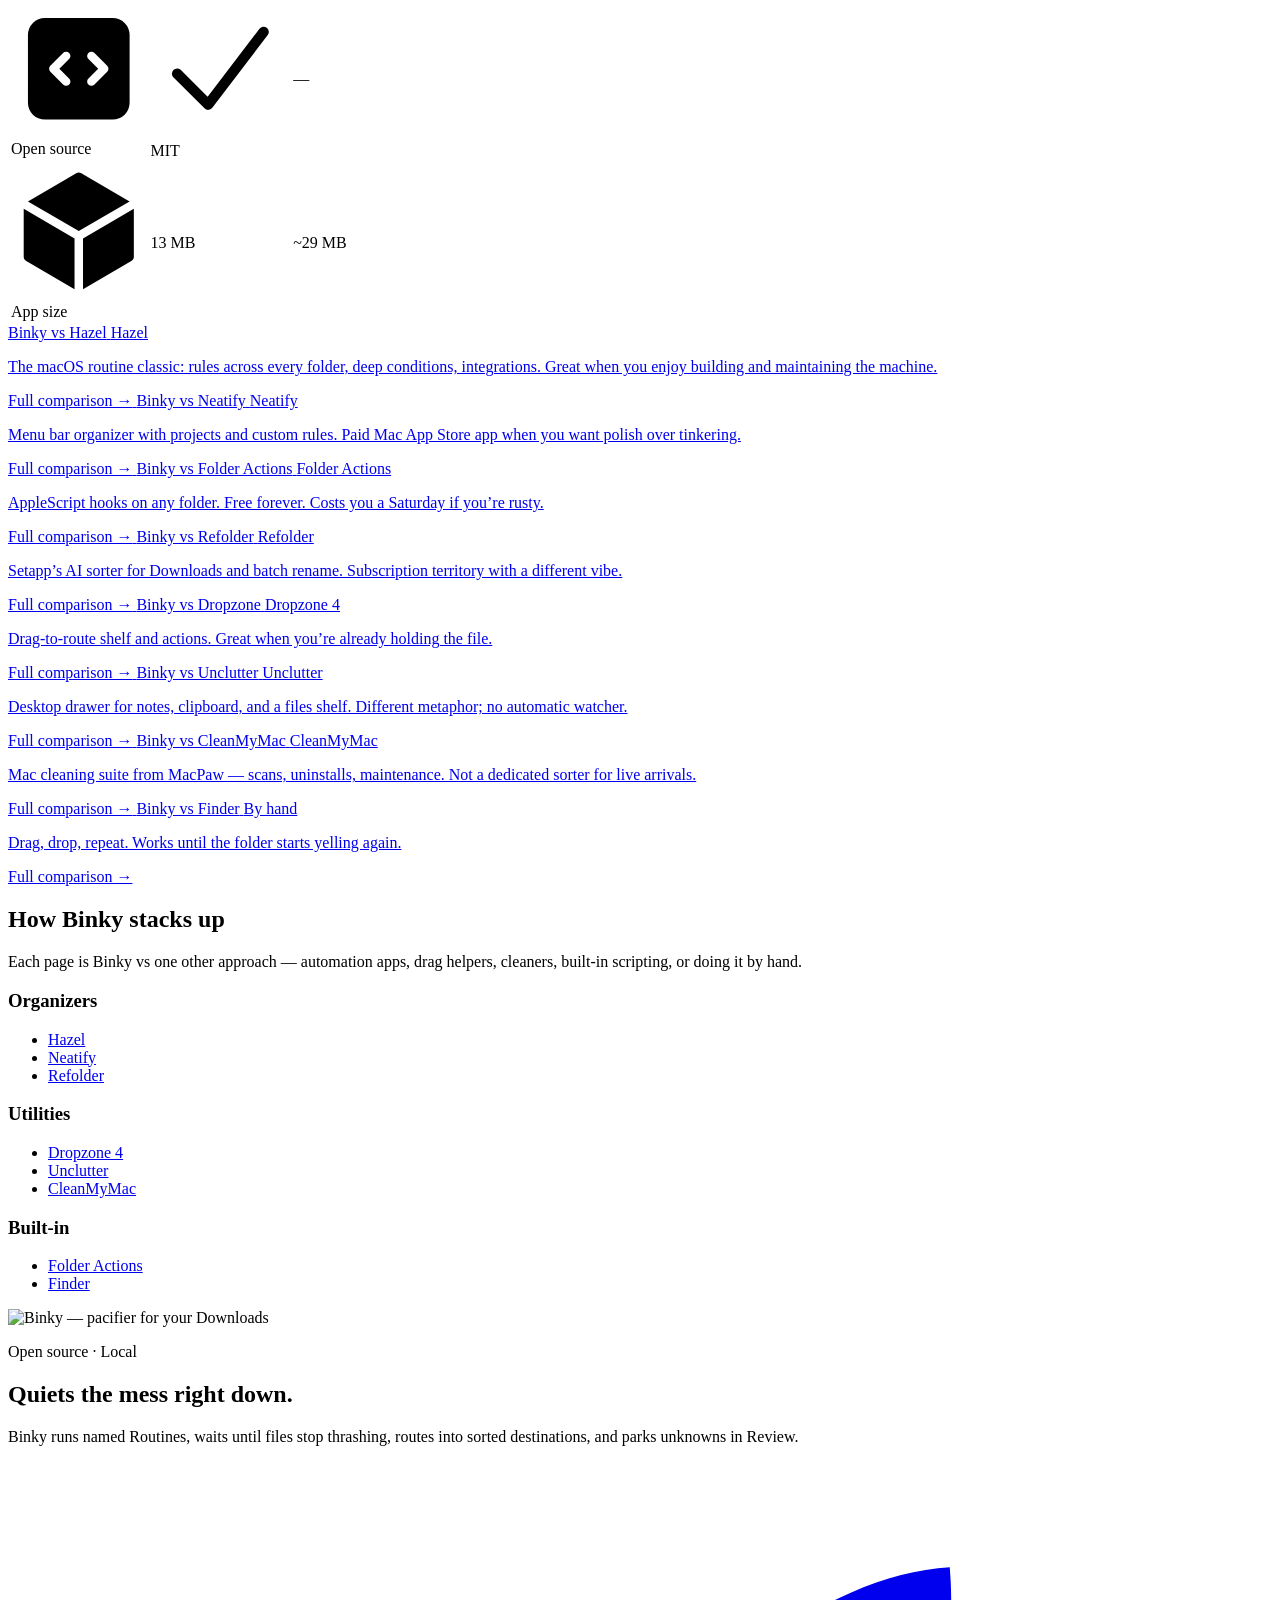
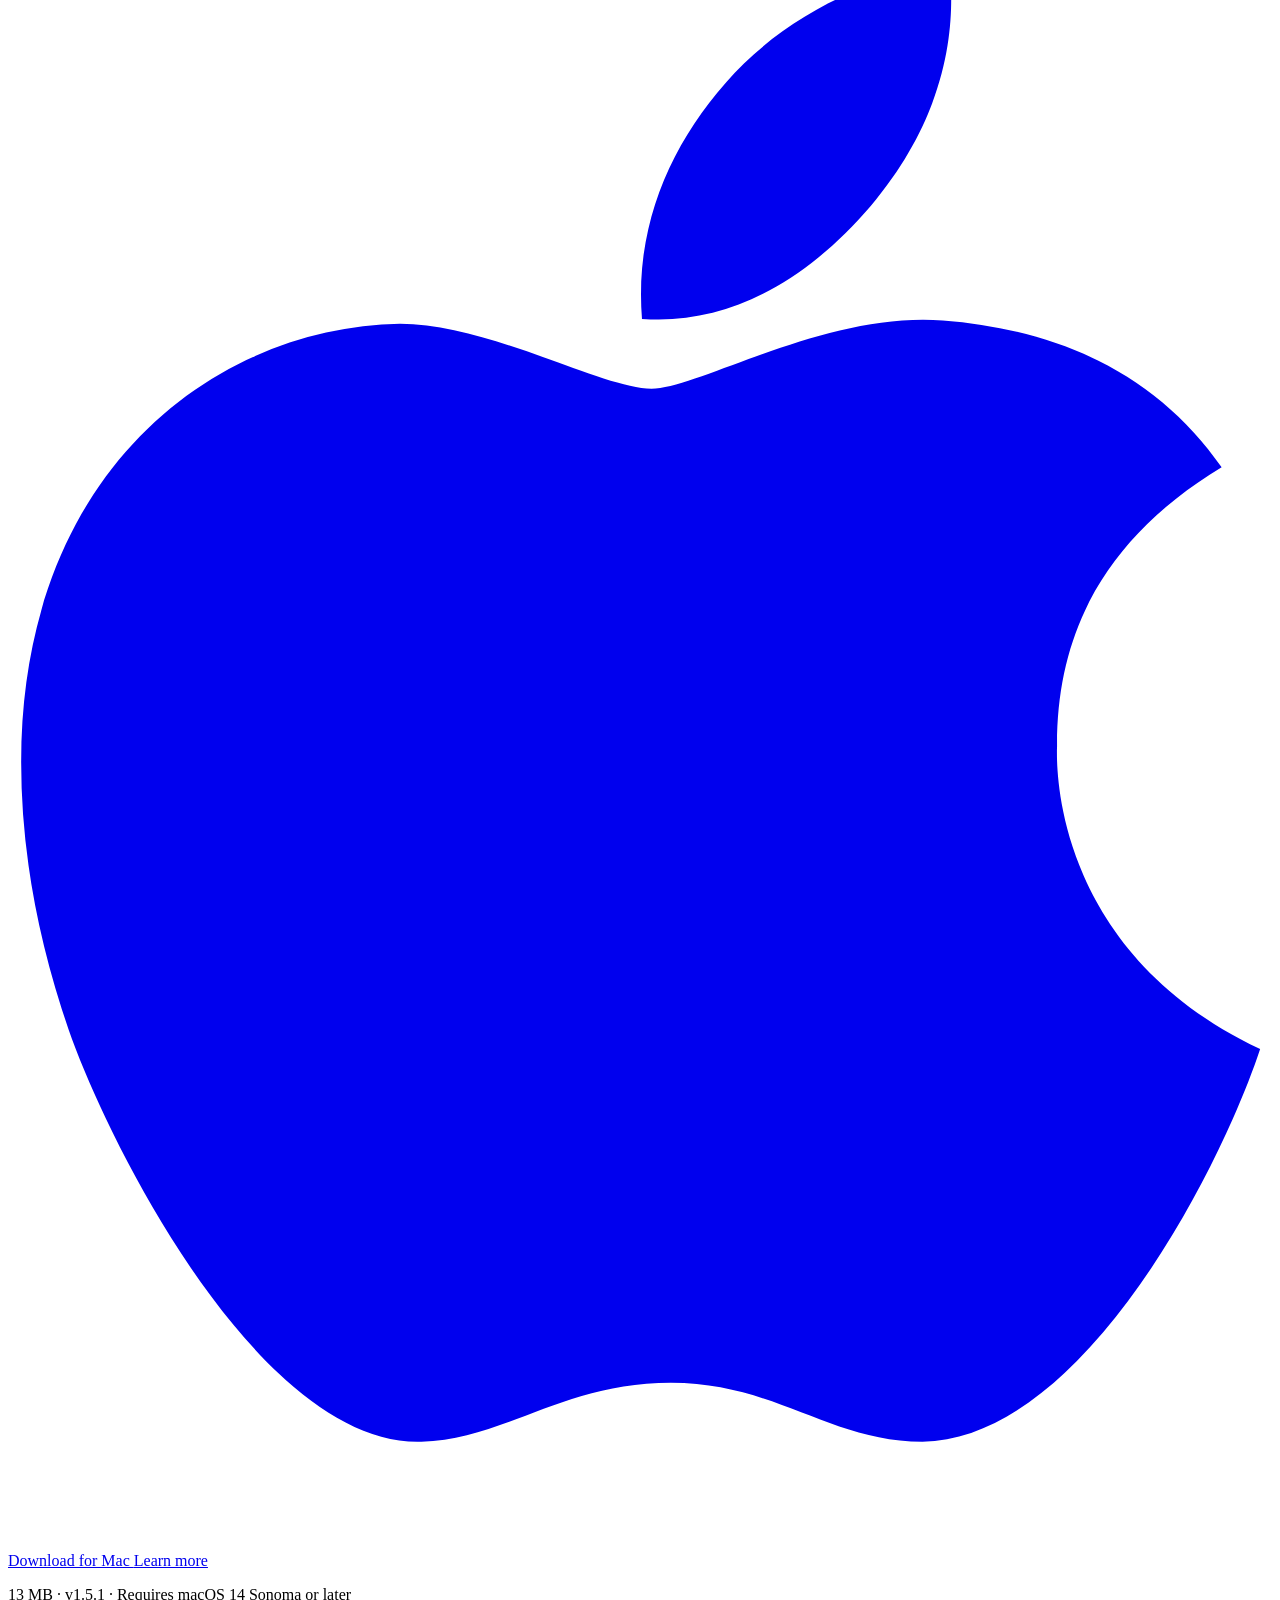
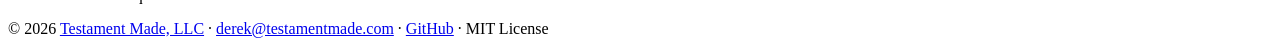
==== commit 816aab1f: "Footer matches Slinky's; Dinky's slider and side by side toggle works again Co-Authored-By: Claude S" ====
--- a/site/compare/index.html
+++ b/site/compare/index.html
@@ -57,7 +57,7 @@
 <body>
   <nav class="dock" aria-label="Apps by Testament Made">
     <a class="dock__app" href="https://dinkyfiles.com" aria-label="Dinky: Makes files smaller"><img src="/family/dinky.webp" alt="" width="54" height="54" /><span class="dock__name" aria-hidden="true">Dinky</span></a>
-    <a class="dock__app is-current" href="/" aria-current="page" aria-label="Binky: Sorts your files"><img src="/family/binky.webp" alt="" width="54" height="54" /><span class="dock__name" aria-hidden="true">Binky</span></a>
+    <a class="dock__app is-current" href="/" aria-current="page" aria-label="Binky: Sorts your files"><img src="/family/binky-2.webp" alt="" width="54" height="54" /><span class="dock__name" aria-hidden="true">Binky</span></a>
     <a class="dock__app" href="https://slinkyfiles.com" aria-label="Slinky: Keeps secrets out of files"><img src="/family/slinky.webp" alt="" width="54" height="54" /><span class="dock__name" aria-hidden="true">Slinky</span></a>
   </nav>
   <script src="/family-dock.js?v=0df45895" defer></script>
@@ -297,7 +297,7 @@
     </main>
 
     <footer>
-      © <a href="https://testamentmade.com" target="_blank" rel="noopener">Testament Made, LLC</a> · <a href="mailto:derek@testamentmade.com">derek@testamentmade.com</a>
+      © 2026 <a href="https://testamentmade.com">Testament Made, LLC</a> · <a href="mailto:derek@testamentmade.com">derek@testamentmade.com</a> · <a href="https://github.com/heyderekj/binky">GitHub</a> · MIT License
     </footer>
   </div>
   <script>
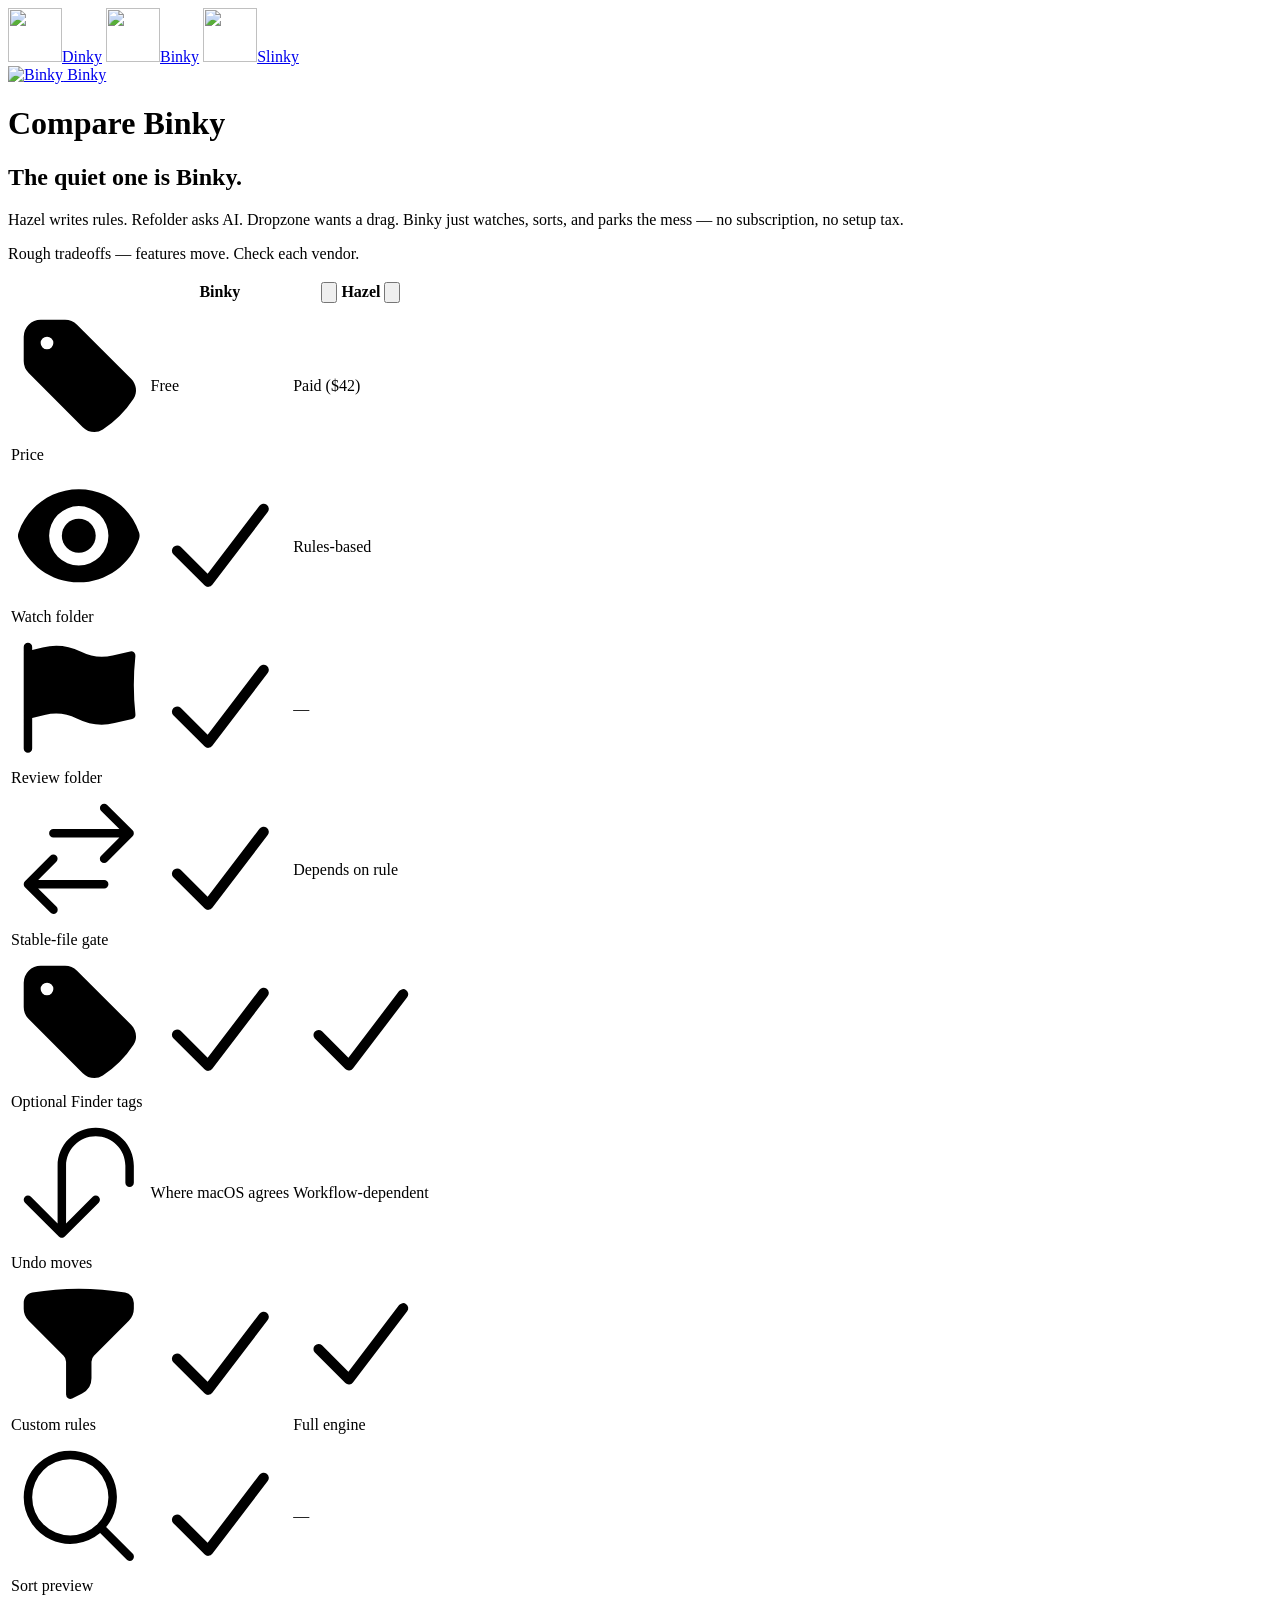
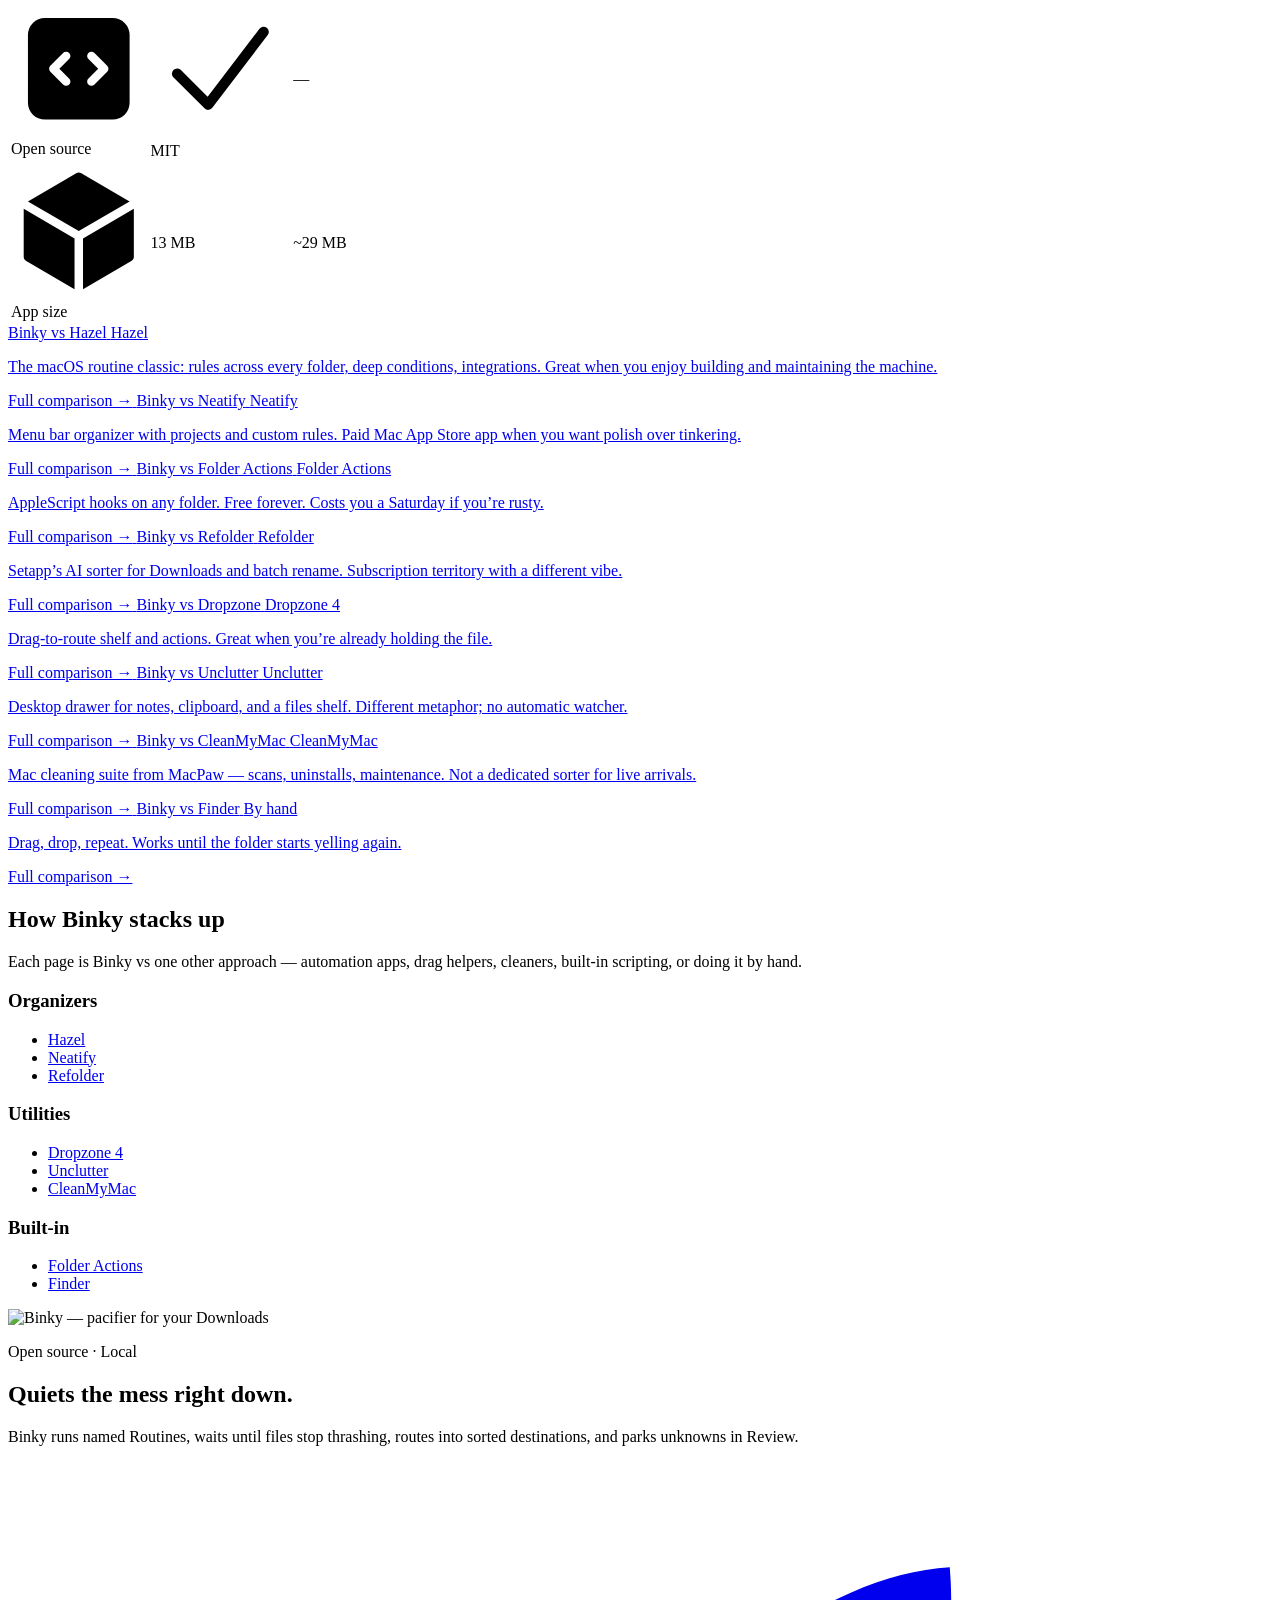
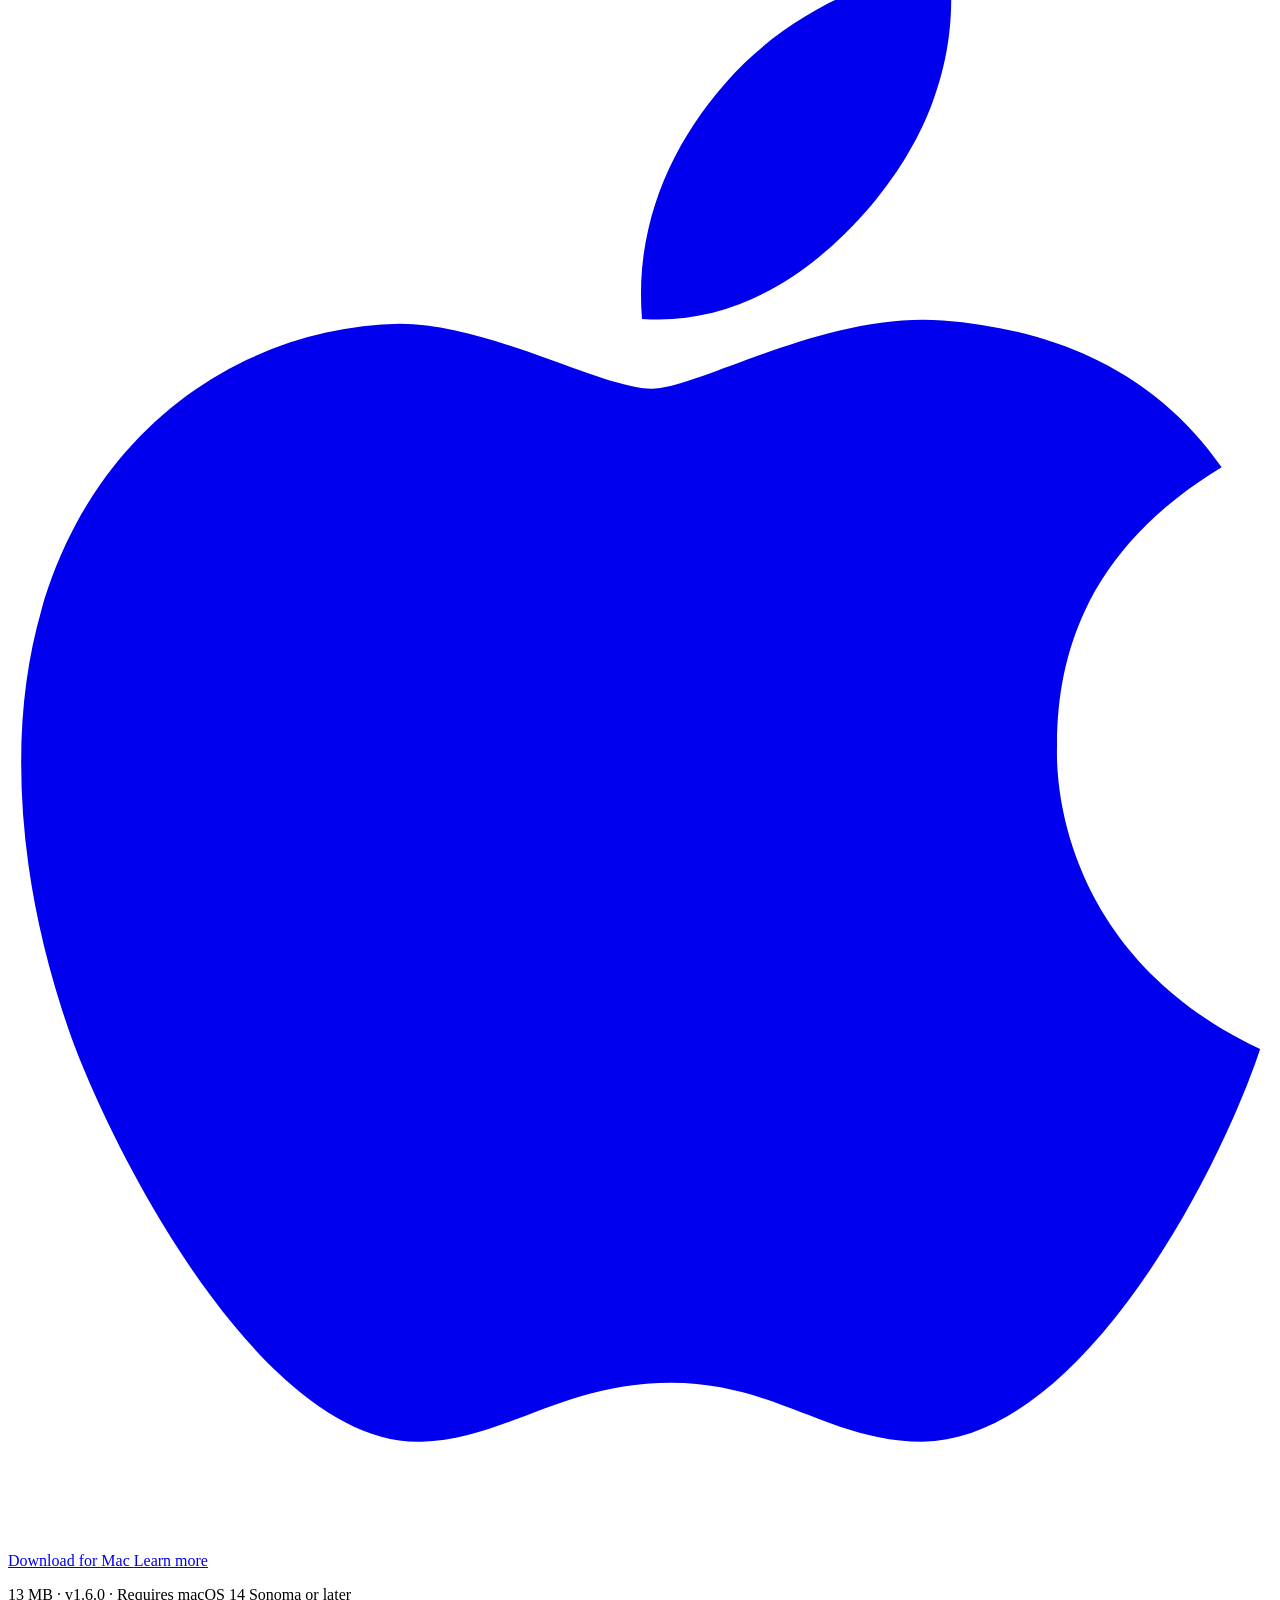
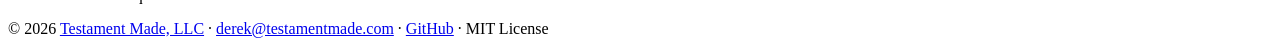
==== commit 72ea605e: "Bump to v1.6.0" ====
--- a/site/compare/index.html
+++ b/site/compare/index.html
@@ -282,7 +282,7 @@
             <h2 id="compare-cta-title-hub" class="compare-cta-title">Quiets the mess right down.</h2>
             <p class="compare-cta-lead">Binky runs named Routines, waits until files stop thrashing, routes into sorted destinations, and parks unknowns in Review.</p>
             <div class="compare-cta-actions">
-              <a class="btn btn-primary" href="https://github.com/heyderekj/binky/releases/download/v1.5.1/Binky-1.5.1.dmg" onclick="window.fathom&&window.fathom.trackEvent('Download macOS compare-cta-hub');">
+              <a class="btn btn-primary" href="https://github.com/heyderekj/binky/releases/download/v1.6.0/Binky-1.6.0.dmg" onclick="window.fathom&&window.fathom.trackEvent('Download macOS compare-cta-hub');">
                 <svg xmlns="http://www.w3.org/2000/svg" viewBox="0 0 384 512" fill="currentColor" aria-hidden="true">
                   <path d="M318.7 268.7c-.2-36.7 16.4-64.4 50-84.8-18.8-26.9-47.2-41.7-84.7-44.6-35.5-2.8-74.3 20.7-88.5 20.7-15 0-49.4-19.7-76.4-19.7C63.3 141.2 4 184.8 4 273.5q0 39.3 14.4 81.2c12.8 36.7 59 126.7 107.2 125.2 25.2-.6 43-17.9 75.8-17.9 31.8 0 48.3 17.9 76.4 17.9 48.6-.7 90.4-82.5 102.6-119.3-65.2-30.7-61.7-90-61.7-91.9zm-56.6-164.2c27.3-32.4 24.8-61.9 24-72.5-24.1 1.4-52 16.4-67.9 34.9-17.5 19.8-27.8 44.3-25.6 71.9 26.1 2 49.9-11.4 69.5-34.3z"/>
                 </svg>
@@ -290,7 +290,7 @@
               </a>
               <a class="btn btn-secondary" href="https://binkyfiles.com/#features">Learn more</a>
             </div>
-            <p class="version">13 MB · v1.5.1 · Requires macOS 14 Sonoma or later</p>
+            <p class="version">13 MB · v1.6.0 · Requires macOS 14 Sonoma or later</p>
           </div>
         </div>
       </section>
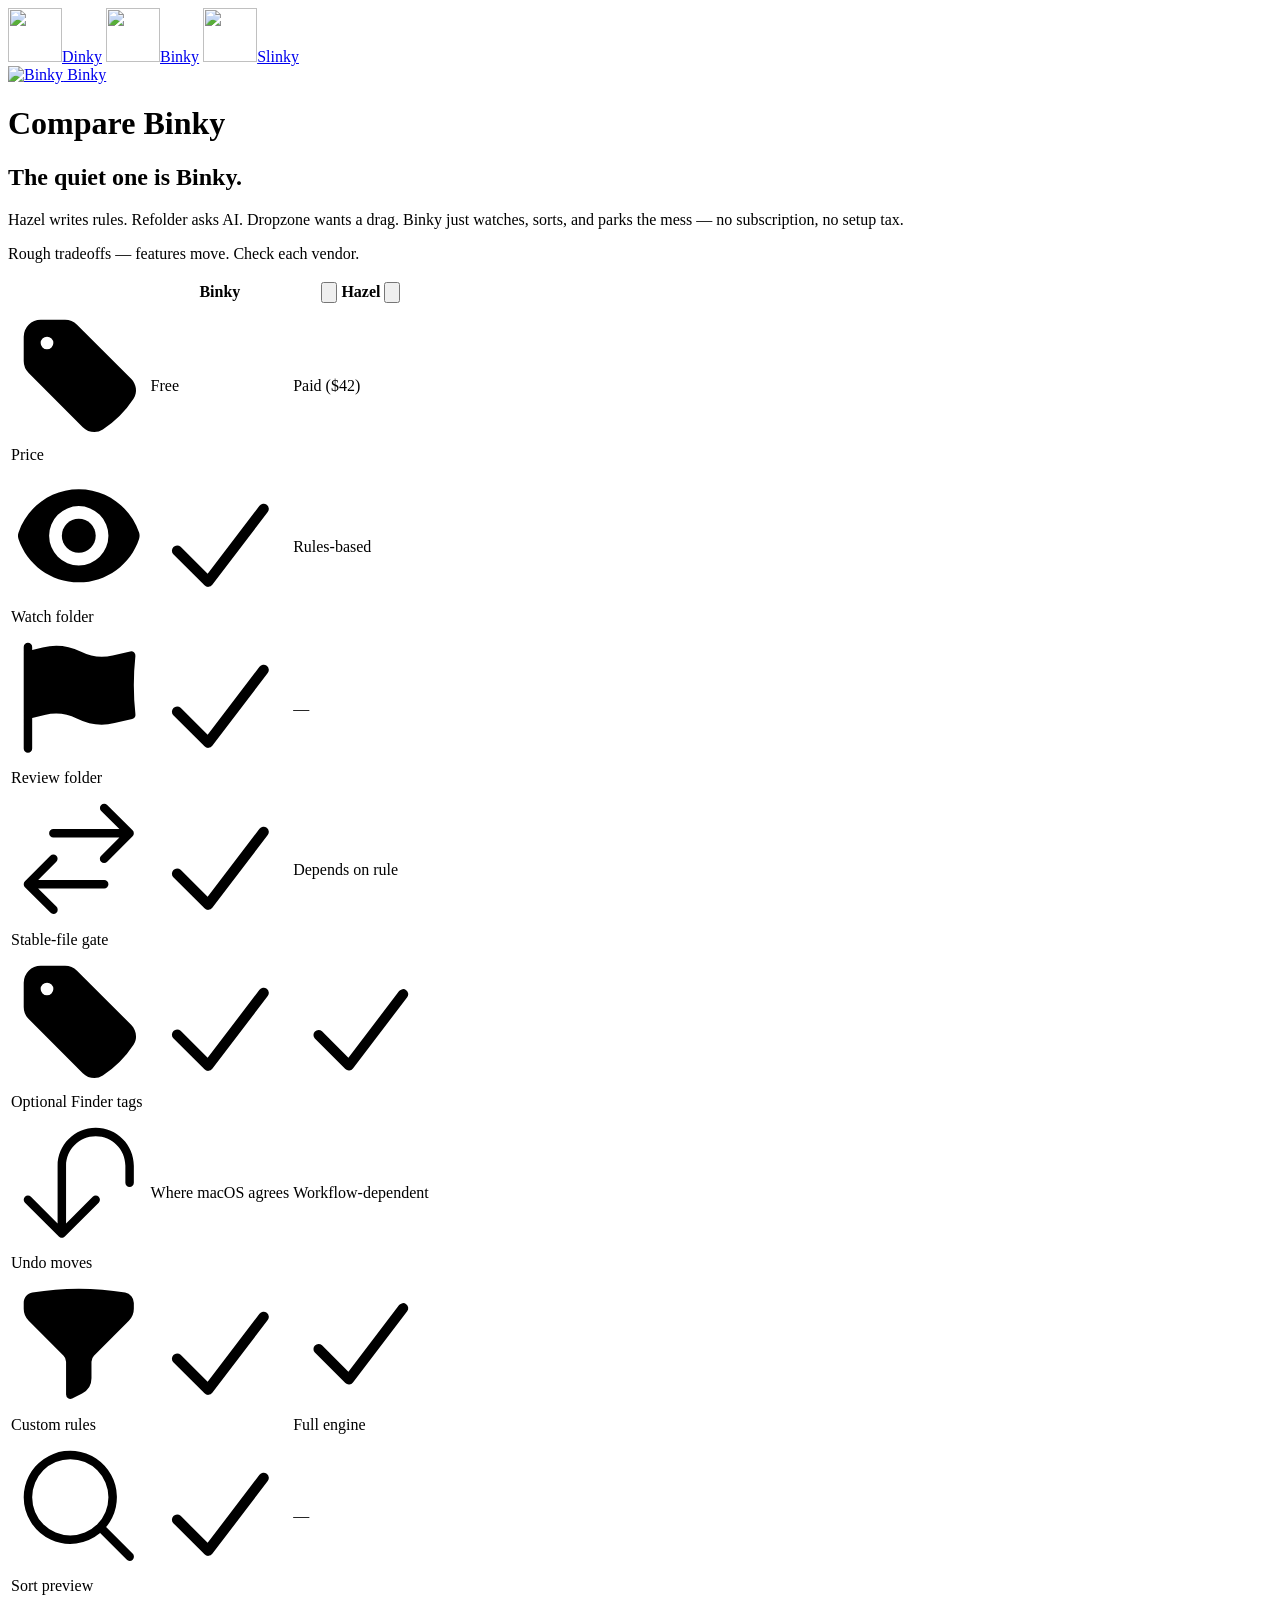
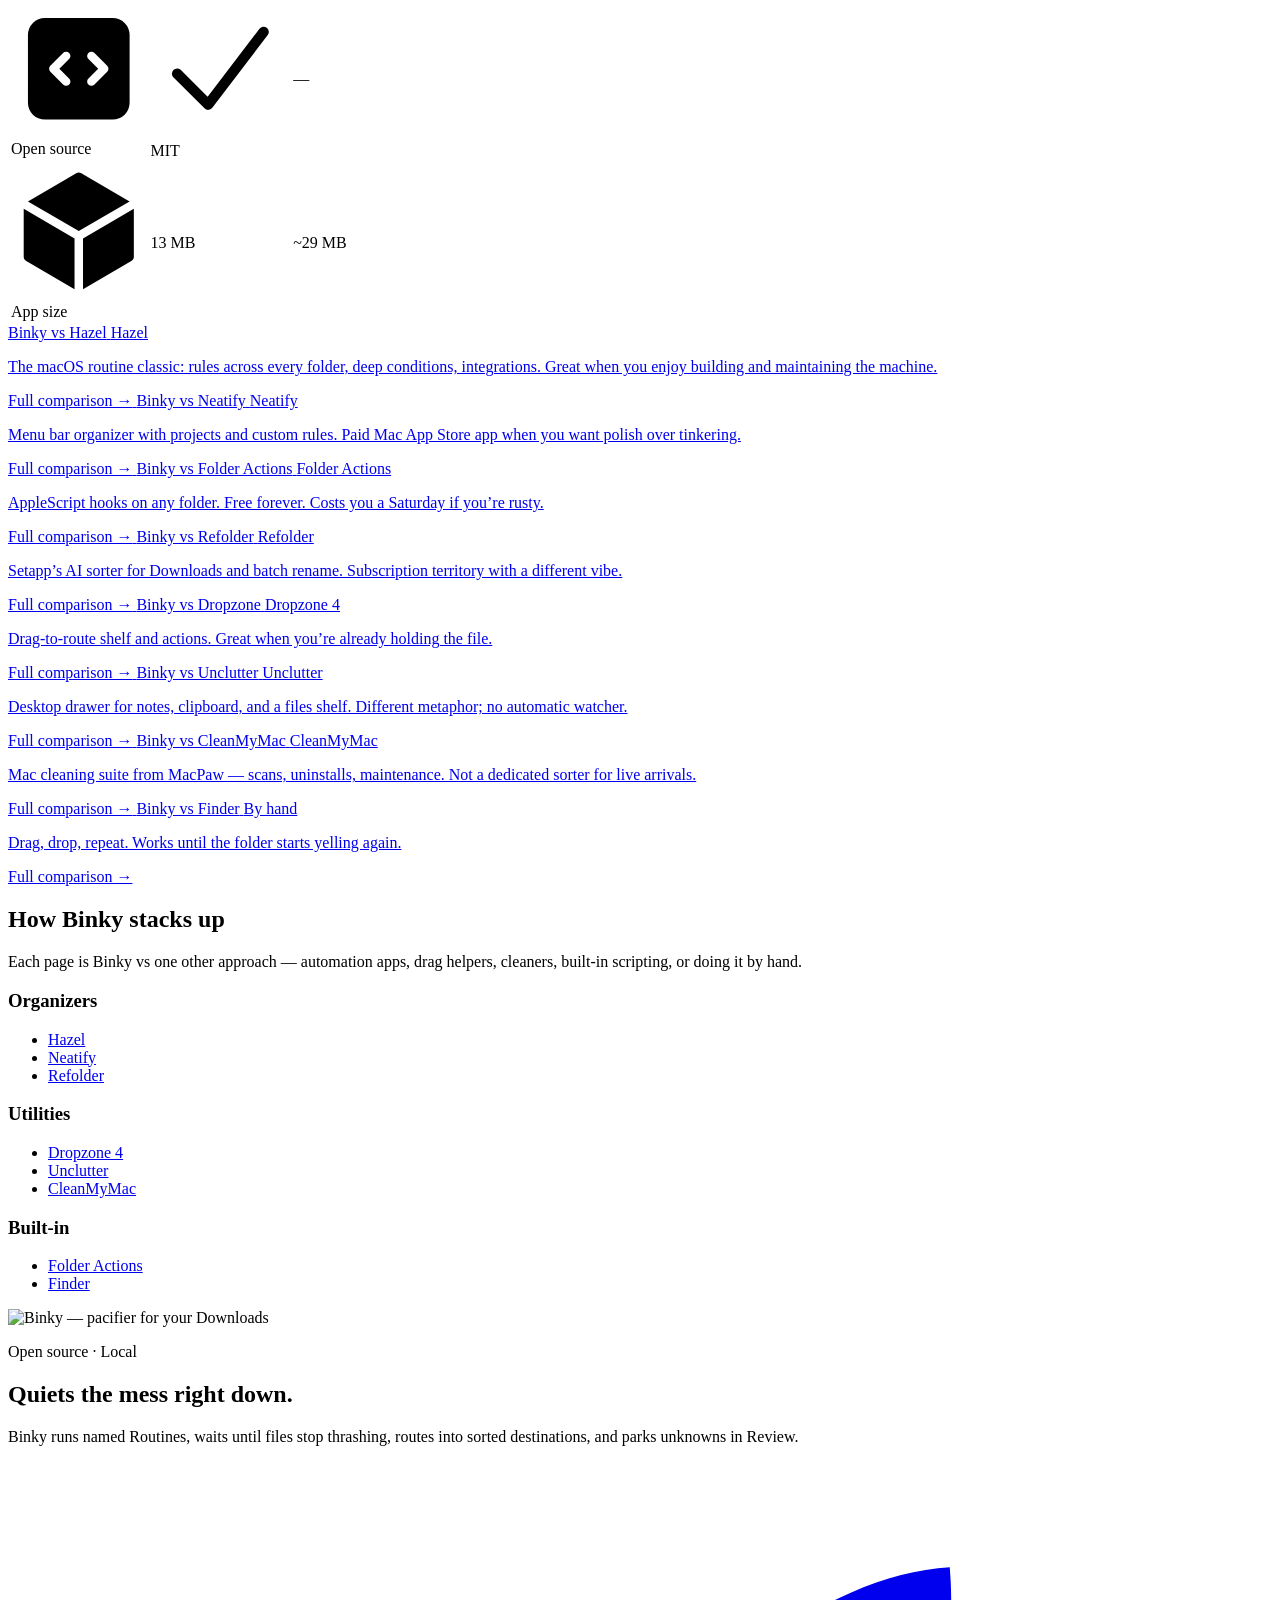
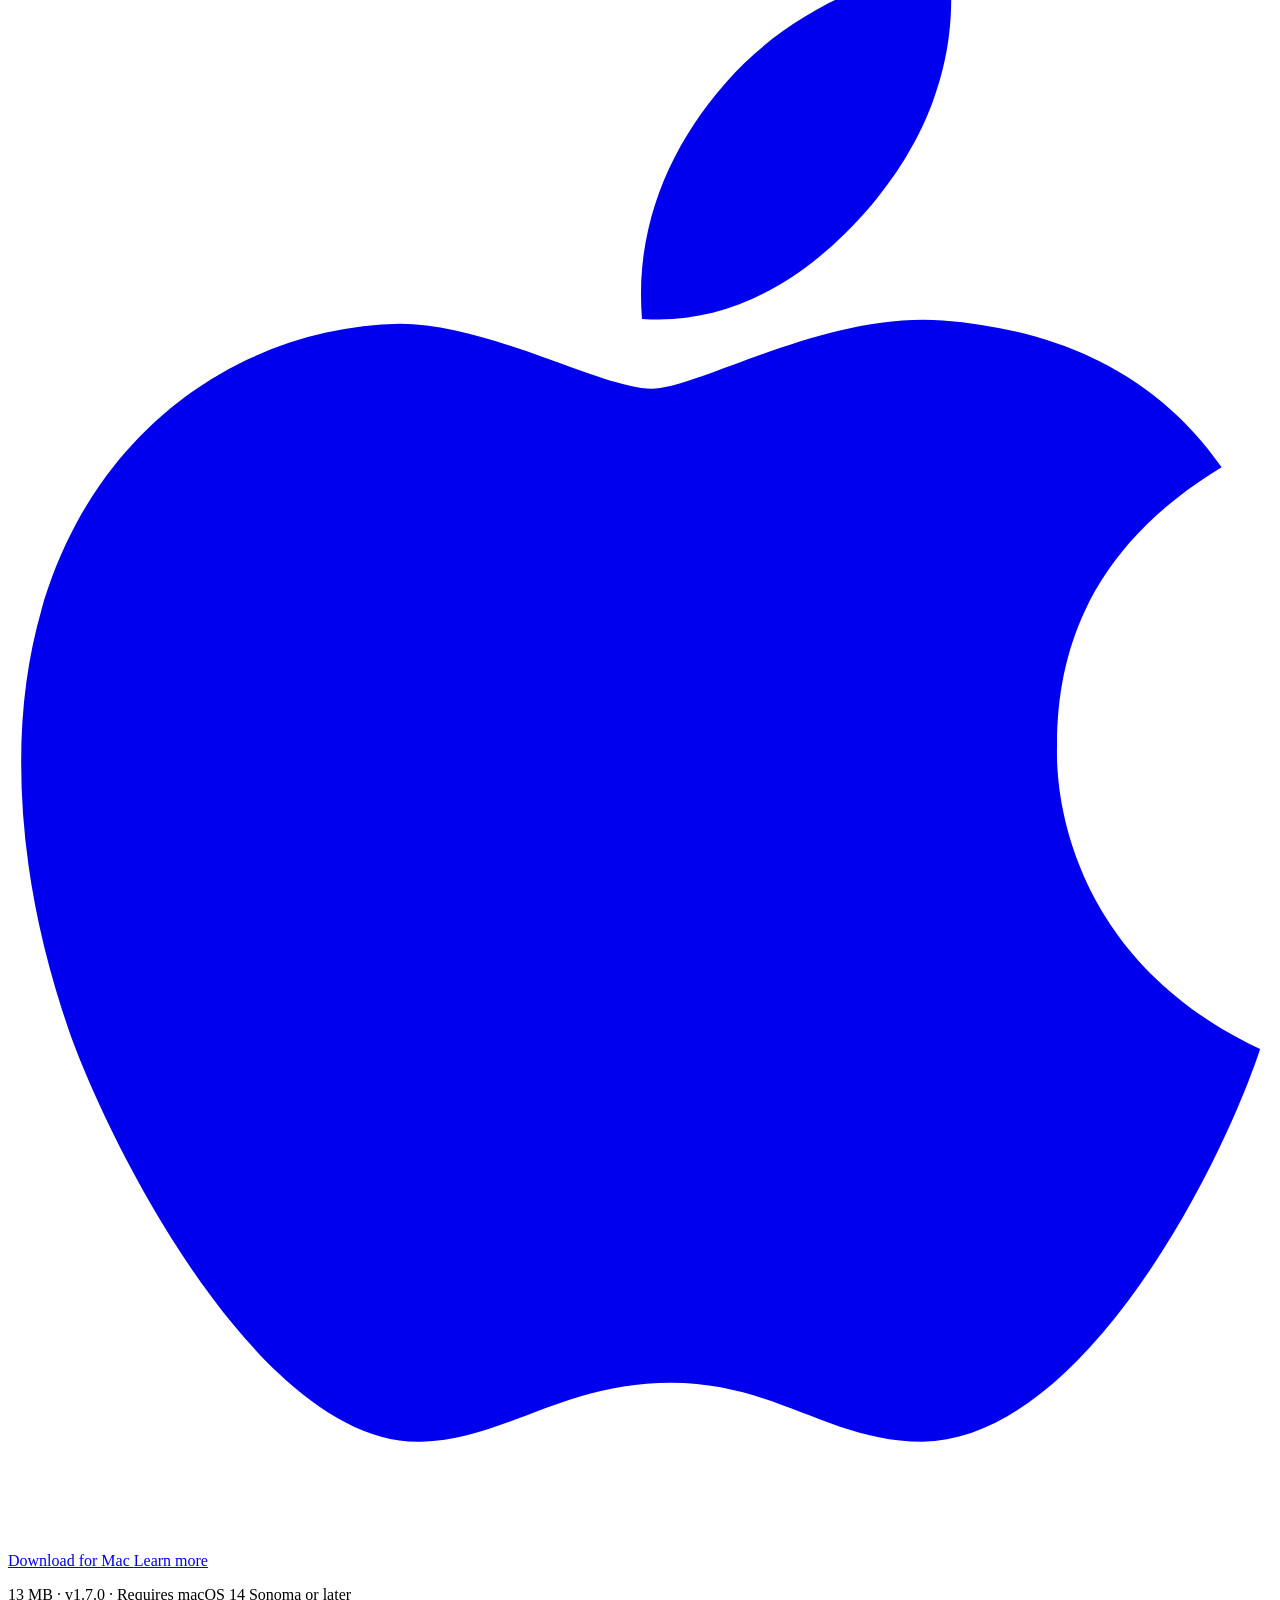
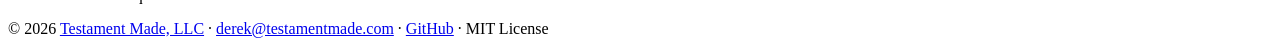
==== commit 95d4eb4f: "Bump to v1.7.0" ====
--- a/site/compare/index.html
+++ b/site/compare/index.html
@@ -282,7 +282,7 @@
             <h2 id="compare-cta-title-hub" class="compare-cta-title">Quiets the mess right down.</h2>
             <p class="compare-cta-lead">Binky runs named Routines, waits until files stop thrashing, routes into sorted destinations, and parks unknowns in Review.</p>
             <div class="compare-cta-actions">
-              <a class="btn btn-primary" href="https://github.com/heyderekj/binky/releases/download/v1.6.0/Binky-1.6.0.dmg" onclick="window.fathom&&window.fathom.trackEvent('Download macOS compare-cta-hub');">
+              <a class="btn btn-primary" href="https://github.com/heyderekj/binky/releases/download/v1.7.0/Binky-1.7.0.dmg" onclick="window.fathom&&window.fathom.trackEvent('Download macOS compare-cta-hub');">
                 <svg xmlns="http://www.w3.org/2000/svg" viewBox="0 0 384 512" fill="currentColor" aria-hidden="true">
                   <path d="M318.7 268.7c-.2-36.7 16.4-64.4 50-84.8-18.8-26.9-47.2-41.7-84.7-44.6-35.5-2.8-74.3 20.7-88.5 20.7-15 0-49.4-19.7-76.4-19.7C63.3 141.2 4 184.8 4 273.5q0 39.3 14.4 81.2c12.8 36.7 59 126.7 107.2 125.2 25.2-.6 43-17.9 75.8-17.9 31.8 0 48.3 17.9 76.4 17.9 48.6-.7 90.4-82.5 102.6-119.3-65.2-30.7-61.7-90-61.7-91.9zm-56.6-164.2c27.3-32.4 24.8-61.9 24-72.5-24.1 1.4-52 16.4-67.9 34.9-17.5 19.8-27.8 44.3-25.6 71.9 26.1 2 49.9-11.4 69.5-34.3z"/>
                 </svg>
@@ -290,7 +290,7 @@
               </a>
               <a class="btn btn-secondary" href="https://binkyfiles.com/#features">Learn more</a>
             </div>
-            <p class="version">13 MB · v1.6.0 · Requires macOS 14 Sonoma or later</p>
+            <p class="version">13 MB · v1.7.0 · Requires macOS 14 Sonoma or later</p>
           </div>
         </div>
       </section>
